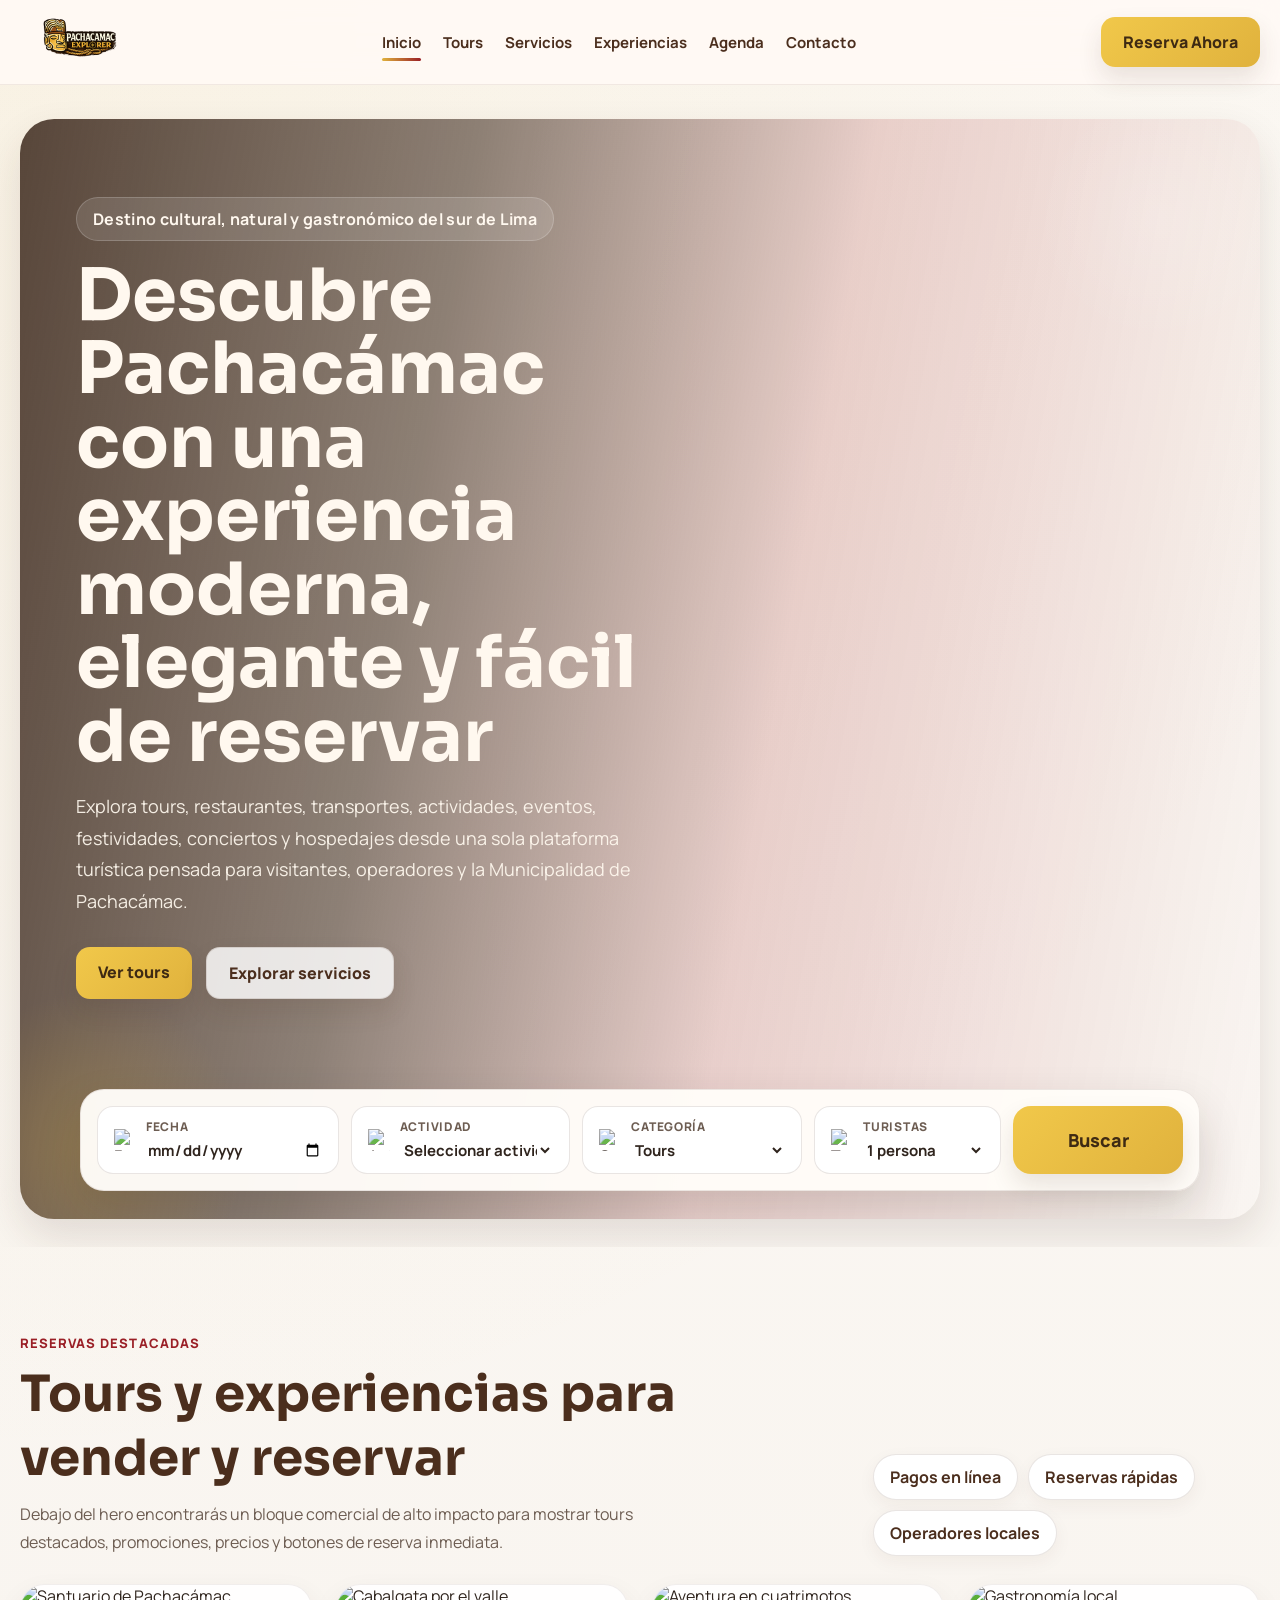
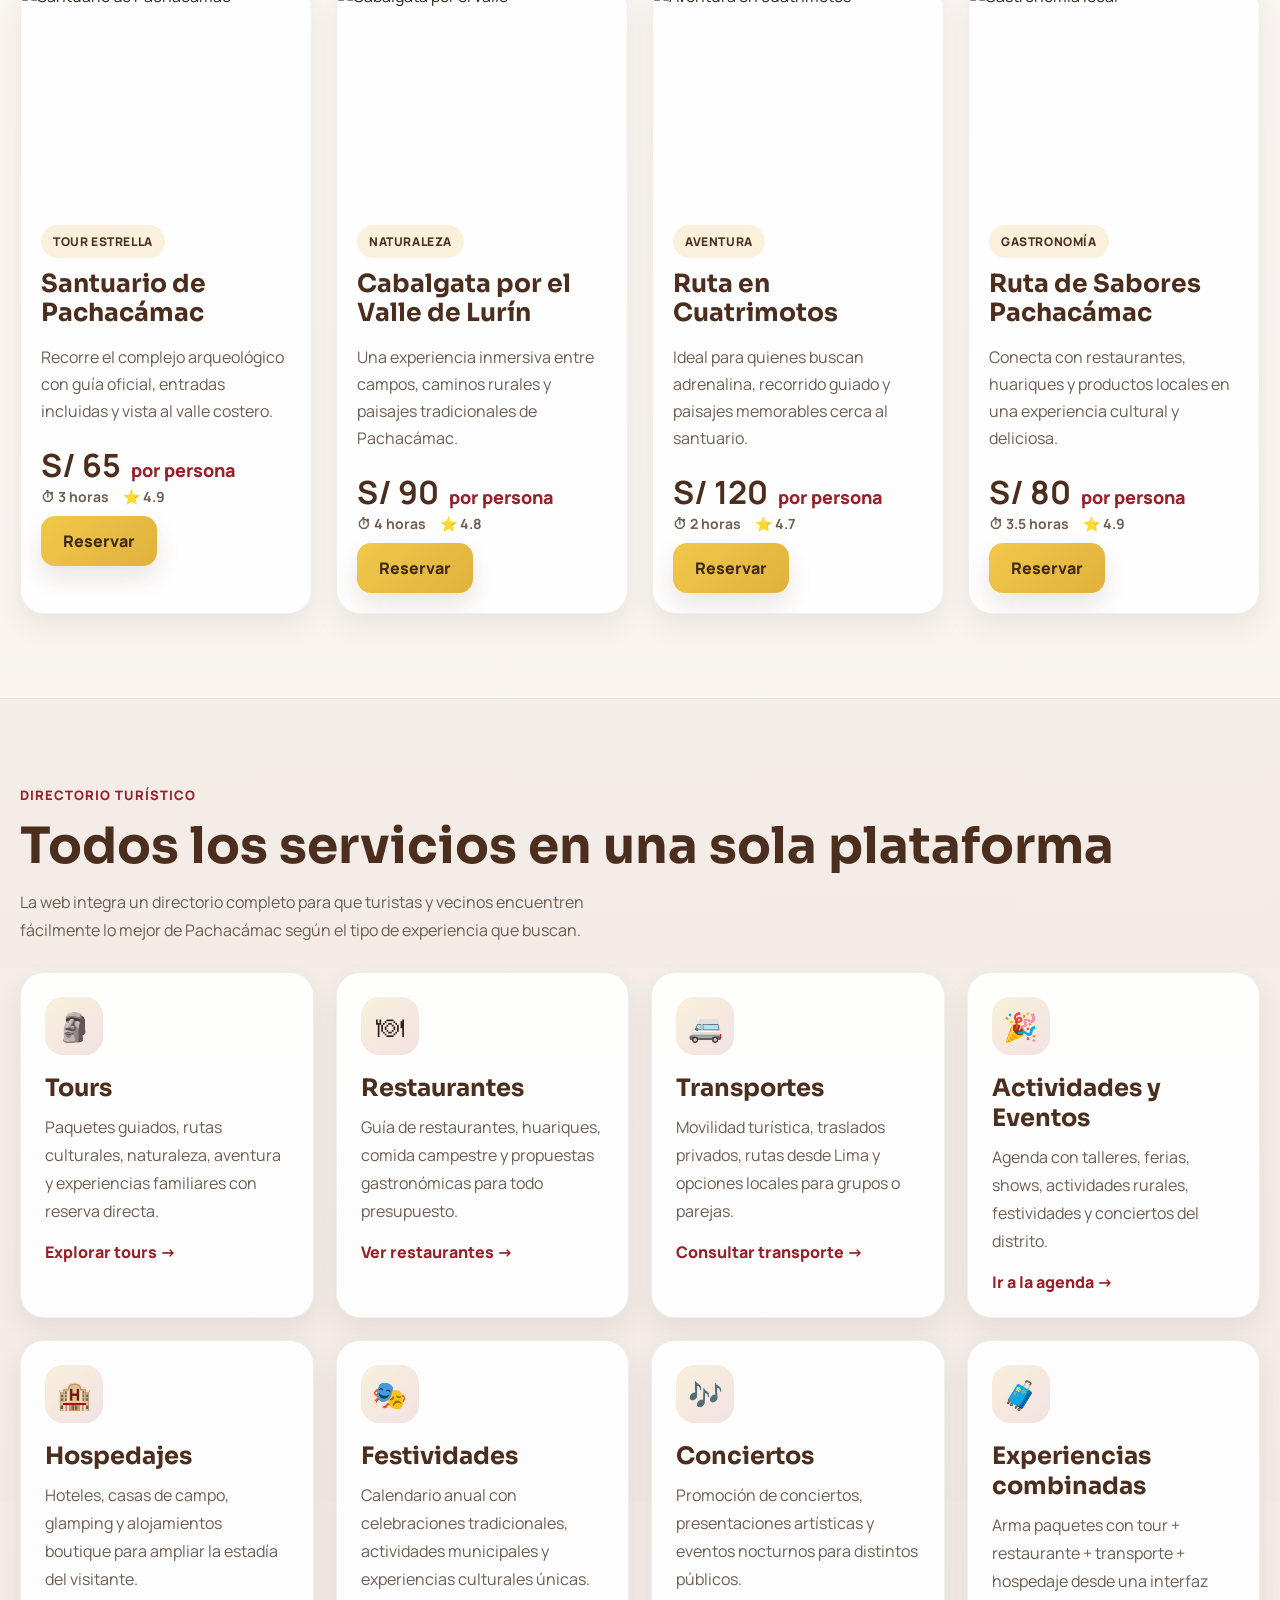
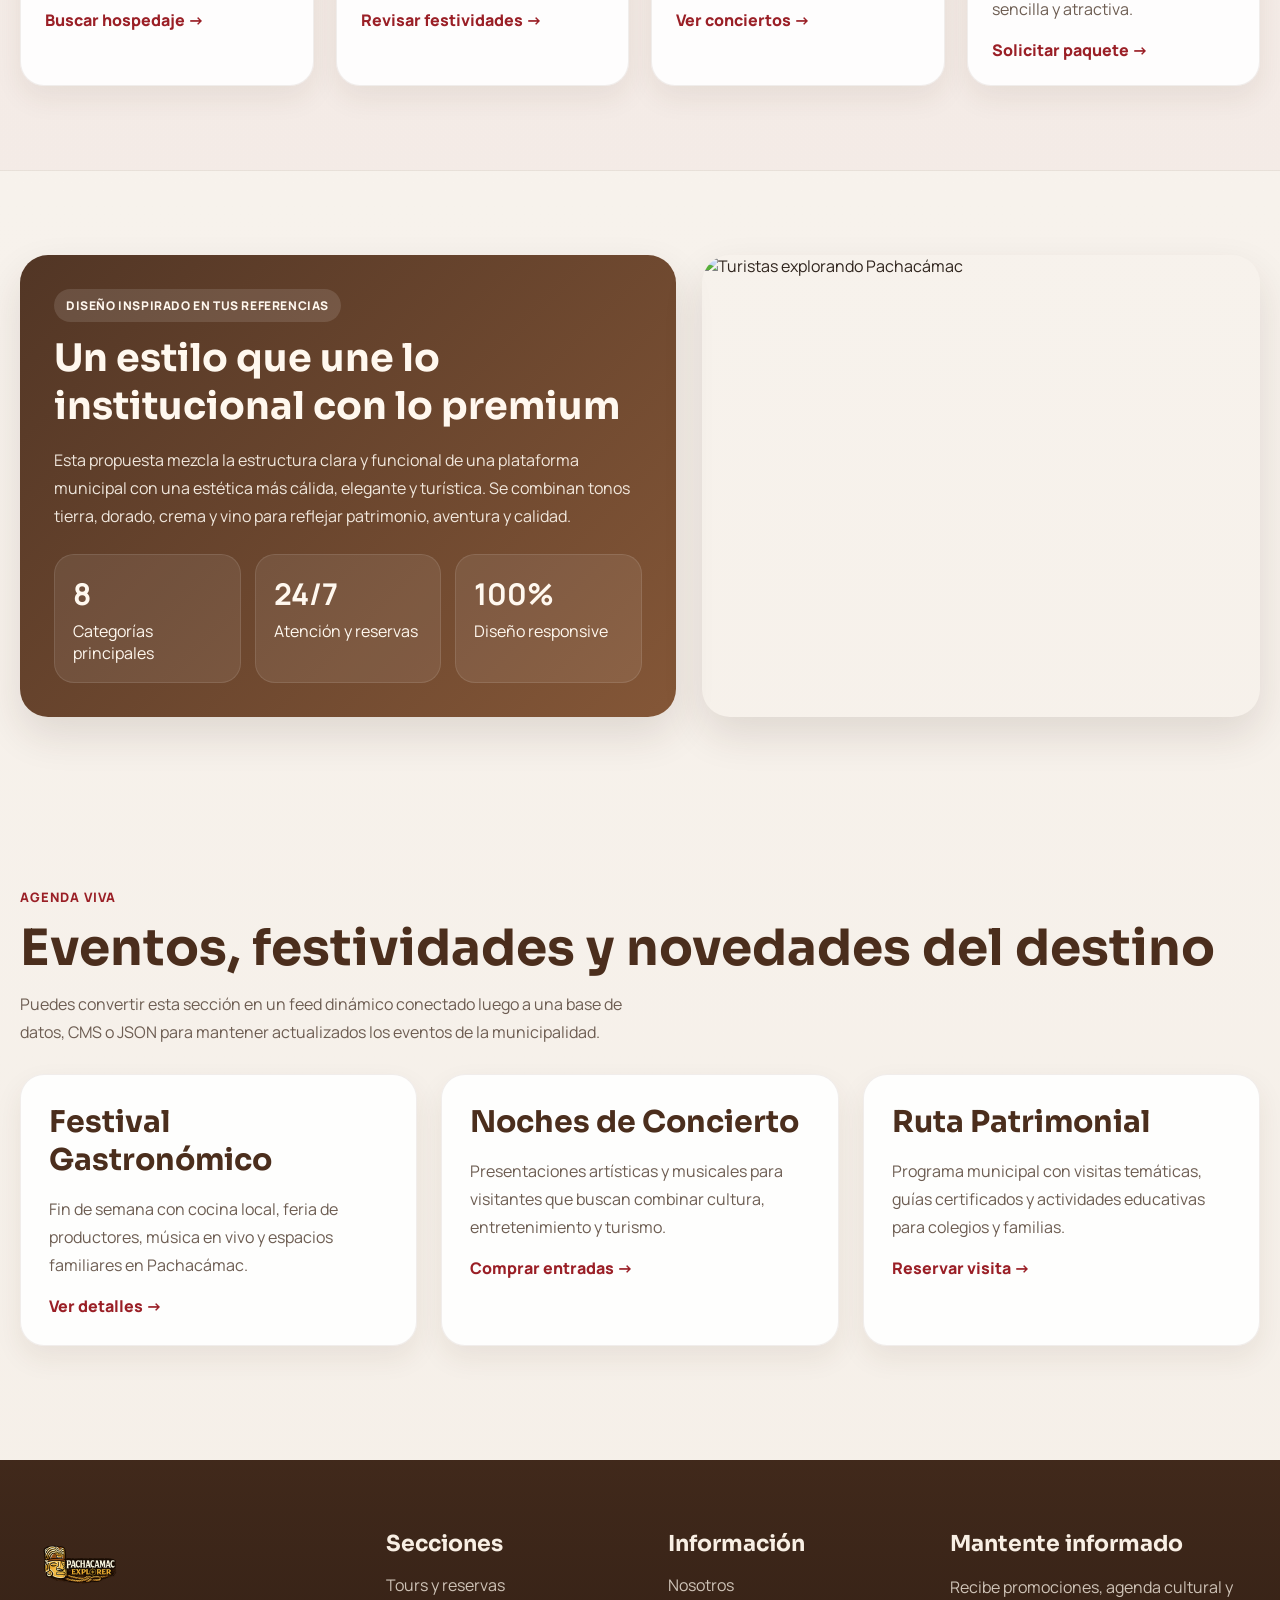
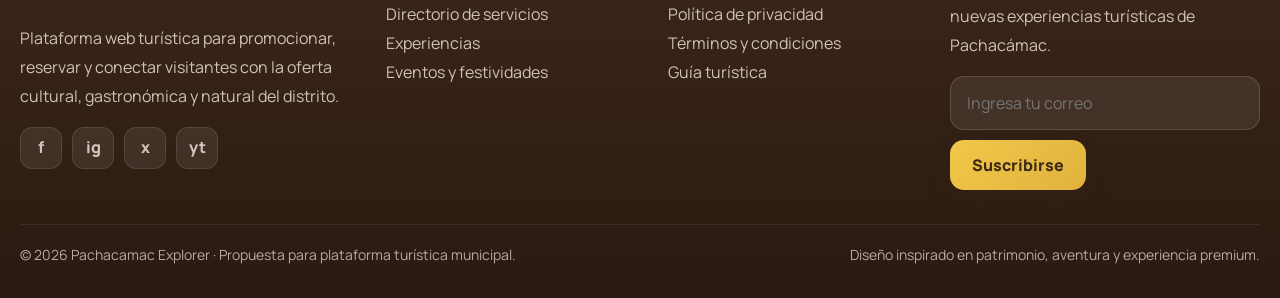
==== index.html @ c72693f5 "Update index.html" ====
<!DOCTYPE html>
<html lang="es">
<head>
  <meta charset="UTF-8" />
  <meta name="viewport" content="width=device-width, initial-scale=1.0" />
  <title>Pachacámac Explorer | Plataforma de Turismo</title>
  <meta name="description" content="Plataforma web de turismo de la Municipalidad de Pachacámac con tours, restaurantes, transportes, actividades, eventos, festividades, conciertos y hospedajes." />
  <link rel="preconnect" href="https://fonts.googleapis.com">
  <link rel="preconnect" href="https://fonts.gstatic.com" crossorigin>
  <link href="https://fonts.googleapis.com/css2?family=Manrope:wght@400;500;600;700;800&family=Sora:wght@600;700;800&display=swap" rel="stylesheet">
  <link rel="stylesheet" href="assets/css/styles.css">
</head>
<body>
  <header class="topbar">
    <div class="container nav">
      <a href="#inicio" class="brand brand-logo-only">
        <img src="assets/img/logopachaexplorer.png" alt="Logo Pachacamac Explorer" class="brand-logo">
      </a>

      <button class="nav-toggle" id="navToggle" aria-label="Abrir menú" aria-expanded="false" aria-controls="mainMenu">
        <span></span>
        <span></span>
        <span></span>
      </button>

      <nav class="menu" id="mainMenu">
        <a class="active" href="#inicio">Inicio</a>
        <a href="#tours">Tours</a>
        <a href="#servicios">Servicios</a>
        <a href="#experiencias">Experiencias</a>
        <a href="#agenda">Agenda</a>
        <a href="#contacto">Contacto</a>
      </nav>

      <div class="nav-actions">
        <a class="btn btn-primary" href="#tours">Reserva Ahora</a>
      </div>
    </div>
  </header>

  <main>
    <section class="hero" id="inicio">
      <div class="container">
        <div class="hero-shell">
          <div class="hero-content">
            <div class="eyebrow">Destino cultural, natural y gastronómico del sur de Lima</div>
            <h1>Descubre Pachacámac con una experiencia moderna, elegante y fácil de reservar</h1>
            <p>
              Explora tours, restaurantes, transportes, actividades, eventos, festividades, conciertos y hospedajes
              desde una sola plataforma turística pensada para visitantes, operadores y la Municipalidad de Pachacámac.
            </p>
            <div class="hero-actions">
              <a class="btn btn-primary" href="#tours">Ver tours</a>
              <a class="btn btn-secondary" href="#servicios">Explorar servicios</a>
            </div>
          </div>

          <form class="search-bar" onsubmit="handleSearch(event)">
            <div class="search-grid">
              <div class="field">
                <div class="field-icon">
                  <img src="assets/icons/calendar.svg" alt="Fecha">
                </div>
                <div class="field-content">
                  <label for="fecha">Fecha</label>
                  <input id="fecha" type="date" required>
                </div>
              </div>

              <div class="field">
                <div class="field-icon">
                  <img src="assets/icons/compass.svg" alt="Actividad">
                </div>
                <div class="field-content">
                  <label for="actividad">Actividad</label>
                  <select id="actividad" required>
                    <option value="">Seleccionar actividad</option>
                    <option>Tour arqueológico</option>
                    <option>Cabalgata</option>
                    <option>Cuatrimotos</option>
                    <option>Ruta gastronómica</option>
                    <option>Evento cultural</option>
                    <option>Hospedaje</option>
                    <option>Transporte turístico</option>
                  </select>
                </div>
              </div>

              <div class="field">
                <div class="field-icon">
                  <img src="assets/icons/ticket.svg" alt="Categoría">
                </div>
                <div class="field-content">
                  <label for="categoria">Categoría</label>
                  <select id="categoria">
                    <option>Tours</option>
                    <option>Restaurantes</option>
                    <option>Transportes</option>
                    <option>Actividades</option>
                    <option>Eventos</option>
                    <option>Festividades</option>
                    <option>Conciertos</option>
                    <option>Hospedajes</option>
                  </select>
                </div>
              </div>

              <div class="field">
                <div class="field-icon">
                  <img src="assets/icons/users.svg" alt="Turistas">
                </div>
                <div class="field-content">
                  <label for="personas">Turistas</label>
                  <select id="personas">
                    <option>1 persona</option>
                    <option>2 personas</option>
                    <option>3 personas</option>
                    <option>4 personas</option>
                    <option>5+ personas</option>
                  </select>
                </div>
              </div>

              <button class="btn btn-primary search-btn" type="submit">Buscar</button>
            </div>
          </form>
        </div>
      </div>
    </section>

    <section id="tours">
      <div class="container">
        <div class="section-head">
          <div class="section-copy">
            <span>Reservas destacadas</span>
            <h2>Tours y experiencias para vender y reservar</h2>
            <p>
              Debajo del hero encontrarás un bloque comercial de alto impacto para mostrar tours destacados,
              promociones, precios y botones de reserva inmediata.
            </p>
          </div>
          <div class="chips">
            <div class="chip">Pagos en línea</div>
            <div class="chip">Reservas rápidas</div>
            <div class="chip">Operadores locales</div>
          </div>
        </div>

        <div class="cards-grid">
          <article class="tour-card">
            <div class="card-image">
              <img src="assets/img/tour-santuario.jpg" alt="Santuario de Pachacámac" />
            </div>
            <div class="card-body">
              <span class="badge">Tour estrella</span>
              <h3 class="card-title sm">Santuario de Pachacámac</h3>
              <p class="card-text">Recorre el complejo arqueológico con guía oficial, entradas incluidas y vista al valle costero.</p>
              <div class="meta-row">
                <div>
                  <div class="price"><strong>S/ 65</strong> por persona</div>
                  <div class="mini-meta"><span>⏱ 3 horas</span><span>⭐ 4.9</span></div>
                </div>
                <a href="#contacto" class="btn btn-primary">Reservar</a>
              </div>
            </div>
          </article>

          <article class="tour-card">
            <div class="card-image">
              <img src="assets/img/tour-cabalgata.jpg" alt="Cabalgata por el valle" />
            </div>
            <div class="card-body">
              <span class="badge">Naturaleza</span>
              <h3 class="card-title sm">Cabalgata por el Valle de Lurín</h3>
              <p class="card-text">Una experiencia inmersiva entre campos, caminos rurales y paisajes tradicionales de Pachacámac.</p>
              <div class="meta-row">
                <div>
                  <div class="price"><strong>S/ 90</strong> por persona</div>
                  <div class="mini-meta"><span>⏱ 4 horas</span><span>⭐ 4.8</span></div>
                </div>
                <a href="#contacto" class="btn btn-primary">Reservar</a>
              </div>
            </div>
          </article>

          <article class="tour-card">
            <div class="card-image">
              <img src="assets/img/tour-cuatrimotos.jpg" alt="Aventura en cuatrimotos" />
            </div>
            <div class="card-body">
              <span class="badge">Aventura</span>
              <h3 class="card-title sm">Ruta en Cuatrimotos</h3>
              <p class="card-text">Ideal para quienes buscan adrenalina, recorrido guiado y paisajes memorables cerca al santuario.</p>
              <div class="meta-row">
                <div>
                  <div class="price"><strong>S/ 120</strong> por persona</div>
                  <div class="mini-meta"><span>⏱ 2 horas</span><span>⭐ 4.7</span></div>
                </div>
                <a href="#contacto" class="btn btn-primary">Reservar</a>
              </div>
            </div>
          </article>

          <article class="tour-card">
            <div class="card-image">
              <img src="assets/img/tour-gastronomia.jpg" alt="Gastronomía local" />
            </div>
            <div class="card-body">
              <span class="badge">Gastronomía</span>
              <h3 class="card-title sm">Ruta de Sabores Pachacámac</h3>
              <p class="card-text">Conecta con restaurantes, huariques y productos locales en una experiencia cultural y deliciosa.</p>
              <div class="meta-row">
                <div>
                  <div class="price"><strong>S/ 80</strong> por persona</div>
                  <div class="mini-meta"><span>⏱ 3.5 horas</span><span>⭐ 4.9</span></div>
                </div>
                <a href="#contacto" class="btn btn-primary">Reservar</a>
              </div>
            </div>
          </article>
        </div>
      </div>
    </section>

    <section class="services-wrap" id="servicios">
      <div class="container">
        <div class="section-head">
          <div class="section-copy">
            <span>Directorio turístico</span>
            <h2>Todos los servicios en una sola plataforma</h2>
            <p>
              La web integra un directorio completo para que turistas y vecinos encuentren fácilmente lo mejor de
              Pachacámac según el tipo de experiencia que buscan.
            </p>
          </div>
        </div>

        <div class="services-grid">
          <article class="service-card">
            <div class="service-icon">🗿</div>
            <h3>Tours</h3>
            <p>Paquetes guiados, rutas culturales, naturaleza, aventura y experiencias familiares con reserva directa.</p>
            <a class="service-link" href="#tours">Explorar tours →</a>
          </article>

          <article class="service-card">
            <div class="service-icon">🍽</div>
            <h3>Restaurantes</h3>
            <p>Guía de restaurantes, huariques, comida campestre y propuestas gastronómicas para todo presupuesto.</p>
            <a class="service-link" href="#agenda">Ver restaurantes →</a>
          </article>

          <article class="service-card">
            <div class="service-icon">🚐</div>
            <h3>Transportes</h3>
            <p>Movilidad turística, traslados privados, rutas desde Lima y opciones locales para grupos o parejas.</p>
            <a class="service-link" href="#contacto">Consultar transporte →</a>
          </article>

          <article class="service-card">
            <div class="service-icon">🎉</div>
            <h3>Actividades y Eventos</h3>
            <p>Agenda con talleres, ferias, shows, actividades rurales, festividades y conciertos del distrito.</p>
            <a class="service-link" href="#agenda">Ir a la agenda →</a>
          </article>

          <article class="service-card">
            <div class="service-icon">🏨</div>
            <h3>Hospedajes</h3>
            <p>Hoteles, casas de campo, glamping y alojamientos boutique para ampliar la estadía del visitante.</p>
            <a class="service-link" href="#contacto">Buscar hospedaje →</a>
          </article>

          <article class="service-card">
            <div class="service-icon">🎭</div>
            <h3>Festividades</h3>
            <p>Calendario anual con celebraciones tradicionales, actividades municipales y experiencias culturales únicas.</p>
            <a class="service-link" href="#agenda">Revisar festividades →</a>
          </article>

          <article class="service-card">
            <div class="service-icon">🎶</div>
            <h3>Conciertos</h3>
            <p>Promoción de conciertos, presentaciones artísticas y eventos nocturnos para distintos públicos.</p>
            <a class="service-link" href="#agenda">Ver conciertos →</a>
          </article>

          <article class="service-card">
            <div class="service-icon">🧳</div>
            <h3>Experiencias combinadas</h3>
            <p>Arma paquetes con tour + restaurante + transporte + hospedaje desde una interfaz sencilla y atractiva.</p>
            <a class="service-link" href="#contacto">Solicitar paquete →</a>
          </article>
        </div>
      </div>
    </section>

    <section id="experiencias">
      <div class="container">
        <div class="experience">
          <div class="experience-panel">
            <span class="badge badge-light">Diseño inspirado en tus referencias</span>
            <h3>Un estilo que une lo institucional con lo premium</h3>
            <p>
              Esta propuesta mezcla la estructura clara y funcional de una plataforma municipal con una estética más cálida,
              elegante y turística. Se combinan tonos tierra, dorado, crema y vino para reflejar patrimonio, aventura y calidad.
            </p>
            <div class="stats">
              <div class="stat">
                <strong>8</strong>
                <span>Categorías principales</span>
              </div>
              <div class="stat">
                <strong>24/7</strong>
                <span>Atención y reservas</span>
              </div>
              <div class="stat">
                <strong>100%</strong>
                <span>Diseño responsive</span>
              </div>
            </div>
          </div>

          <div class="experience-image">
            <img src="assets/img/experiencia-pachacamac.jpg" alt="Turistas explorando Pachacámac" />
          </div>
        </div>
      </div>
    </section>

    <section id="agenda">
      <div class="container">
        <div class="section-head">
          <div class="section-copy">
            <span>Agenda viva</span>
            <h2>Eventos, festividades y novedades del destino</h2>
            <p>
              Puedes convertir esta sección en un feed dinámico conectado luego a una base de datos, CMS o JSON para mantener
              actualizados los eventos de la municipalidad.
            </p>
          </div>
        </div>

        <div class="info-grid">
          <article class="info-card">
            <h3>Festival Gastronómico</h3>
            <p>Fin de semana con cocina local, feria de productores, música en vivo y espacios familiares en Pachacámac.</p>
            <a class="service-link" href="#contacto">Ver detalles →</a>
          </article>

          <article class="info-card">
            <h3>Noches de Concierto</h3>
            <p>Presentaciones artísticas y musicales para visitantes que buscan combinar cultura, entretenimiento y turismo.</p>
            <a class="service-link" href="#contacto">Comprar entradas →</a>
          </article>

          <article class="info-card">
            <h3>Ruta Patrimonial</h3>
            <p>Programa municipal con visitas temáticas, guías certificados y actividades educativas para colegios y familias.</p>
            <a class="service-link" href="#contacto">Reservar visita →</a>
          </article>
        </div>
      </div>
    </section>
  </main>

  <footer class="footer" id="contacto">
    <div class="container">
      <div class="footer-grid">
        <div>
          <div class="brand footer-brand">
            <img src="assets/img/logopachaexplorer.png" alt="Logo Pachacamac Explorer" class="brand-logo">
          </div>
          <p>Plataforma web turística para promocionar, reservar y conectar visitantes con la oferta cultural, gastronómica y natural del distrito.</p>
          <div class="socials">
            <a class="social" href="#">f</a>
            <a class="social" href="#">ig</a>
            <a class="social" href="#">x</a>
            <a class="social" href="#">yt</a>
          </div>
        </div>

        <div>
          <h4>Secciones</h4>
          <ul>
            <li><a href="#tours">Tours y reservas</a></li>
            <li><a href="#servicios">Directorio de servicios</a></li>
            <li><a href="#experiencias">Experiencias</a></li>
            <li><a href="#agenda">Eventos y festividades</a></li>
          </ul>
        </div>

        <div>
          <h4>Información</h4>
          <ul>
            <li><a href="#">Nosotros</a></li>
            <li><a href="#">Política de privacidad</a></li>
            <li><a href="#">Términos y condiciones</a></li>
            <li><a href="#">Guía turística</a></li>
          </ul>
        </div>

        <div>
          <h4>Mantente informado</h4>
          <p>Recibe promociones, agenda cultural y nuevas experiencias turísticas de Pachacámac.</p>
          <form class="newsletter" onsubmit="event.preventDefault(); alert('Gracias por suscribirte a Pachacamac Explorer');">
            <input type="email" placeholder="Ingresa tu correo" required>
            <button class="btn btn-primary" type="submit">Suscribirse</button>
          </form>
        </div>
      </div>

      <div class="footer-bottom">
        <span>© 2026 Pachacamac Explorer · Propuesta para plataforma turística municipal.</span>
        <span>Diseño inspirado en patrimonio, aventura y experiencia premium.</span>
      </div>
    </div>
  </footer>

  <script>
    const navToggle = document.getElementById('navToggle');
    const mainMenu = document.getElementById('mainMenu');

    if (navToggle && mainMenu) {
      navToggle.addEventListener('click', () => {
        const isOpen = mainMenu.classList.toggle('is-open');
        navToggle.classList.toggle('is-open', isOpen);
        navToggle.setAttribute('aria-expanded', String(isOpen));
      });

      mainMenu.querySelectorAll('a').forEach(link => {
        link.addEventListener('click', () => {
          mainMenu.classList.remove('is-open');
          navToggle.classList.remove('is-open');
          navToggle.setAttribute('aria-expanded', 'false');
        });
      });
    }

    function handleSearch(event) {
      event.preventDefault();
      const fecha = document.getElementById('fecha').value;
      const actividad = document.getElementById('actividad').value;
      const categoria = document.getElementById('categoria').value;
      const personas = document.getElementById('personas').value;

      const resumen = `Búsqueda realizada:\n\nFecha: ${fecha || 'No definida'}\nActividad: ${actividad || 'No definida'}\nCategoría: ${categoria}\nTuristas: ${personas}`;
      alert(resumen);
    }
  </script>
</body>
</html>
---- assets/css/styles.css ----
:root {
  --bg: #f7f3ee;
  --surface: #fffdfb;
  --surface-soft: #f1e7dc;
  --text: #2f241d;
  --muted: #6d5d52;
  --brand: #7d4d2c;
  --brand-dark: #4b2e1d;
  --brand-light: #a56a3f;
  --gold: #e0b23d;
  --gold-strong: #f1c84a;
  --red: #9a1f26;
  --line: rgba(75, 46, 29, 0.12);
  --shadow: 0 18px 40px rgba(60, 36, 21, 0.12);
  --radius-xl: 28px;
  --radius-lg: 20px;
  --radius-md: 14px;
  --max: 1240px;
}

* {
  box-sizing: border-box;
}

html {
  scroll-behavior: smooth;
}

body {
  margin: 0;
  font-family: "Manrope", system-ui, sans-serif;
  color: var(--text);
  background:
    radial-gradient(circle at top left, rgba(224, 178, 61, 0.09), transparent 28%),
    linear-gradient(180deg, #fbf8f4 0%, #f5efe8 100%);
}

img {
  max-width: 100%;
  display: block;
}

a {
  color: inherit;
  text-decoration: none;
}

button,
input,
select {
  font: inherit;
}

.container {
  width: min(calc(100% - 32px), var(--max));
  margin: 0 auto;
}

.topbar {
  position: sticky;
  top: 0;
  z-index: 1000;
  backdrop-filter: blur(14px);
  background: rgba(255, 250, 245, 0.88);
  border-bottom: 1px solid rgba(75, 46, 29, 0.08);
}

.nav {
  min-height: 84px;
  display: flex;
  align-items: center;
  justify-content: space-between;
  gap: 24px;
  position: relative;
}

.nav-toggle {
  display: none;
  width: 52px;
  height: 52px;
  border: 1px solid rgba(75, 46, 29, 0.12);
  border-radius: 14px;
  background: rgba(255, 255, 255, 0.9);
  align-items: center;
  justify-content: center;
  flex-direction: column;
  gap: 5px;
  cursor: pointer;
  box-shadow: 0 10px 22px rgba(75, 46, 29, 0.1);
}

.nav-toggle span {
  display: block;
  width: 22px;
  height: 2.5px;
  border-radius: 999px;
  background: var(--brand-dark);
  transition: 0.25s ease;
}

.nav-toggle.is-open span:nth-child(1) {
  transform: translateY(7px) rotate(45deg);
}

.nav-toggle.is-open span:nth-child(2) {
  opacity: 0;
}

.nav-toggle.is-open span:nth-child(3) {
  transform: translateY(-8px) rotate(-45deg);
}

.brand {
  display: flex;
  align-items: center;
}

.brand-logo-only {
  line-height: 0;
}

.brand-logo {
  height: 78px;
  width: auto;
  display: block;
  object-fit: contain;
}

.menu {
  display: flex;
  align-items: center;
  gap: 22px;
  flex-wrap: wrap;
  justify-content: center;
}

.menu a {
  color: var(--brand-dark);
  font-weight: 700;
  font-size: 15px;
  position: relative;
  padding: 8px 0;
}

.menu a::after {
  content: "";
  position: absolute;
  left: 0;
  bottom: 0;
  width: 0;
  height: 3px;
  border-radius: 999px;
  background: linear-gradient(90deg, var(--gold), var(--red));
  transition: width 0.28s ease;
}

.menu a:hover::after,
.menu a.active::after {
  width: 100%;
}

.nav-actions {
  display: flex;
  align-items: center;
  gap: 12px;
}

.btn {
  border: 0;
  border-radius: 14px;
  padding: 14px 22px;
  font-weight: 800;
  cursor: pointer;
  transition: transform 0.2s ease, box-shadow 0.2s ease, opacity 0.2s ease;
  box-shadow: 0 12px 24px rgba(75, 46, 29, 0.12);
}

.btn:hover {
  transform: translateY(-2px);
}

.btn-primary {
  background: linear-gradient(135deg, var(--gold-strong), var(--gold));
  color: #3e2a13;
}

.btn-secondary {
  background: rgba(255, 255, 255, 0.82);
  color: var(--brand-dark);
  border: 1px solid rgba(75, 46, 29, 0.12);
}

.btn-dark {
  background: linear-gradient(135deg, var(--brand), var(--brand-dark));
  color: #fff;
}

.hero {
  position: relative;
  overflow: hidden;
  padding: 34px 0 28px;
}

.hero-shell {
  position: relative;
  min-height: 690px;
  border-radius: 34px;
  overflow: hidden;
  background:
    linear-gradient(100deg, rgba(52, 32, 20, 0.82) 0%, rgba(52, 32, 20, 0.55) 32%, rgba(154, 31, 38, 0.18) 60%, rgba(255, 255, 255, 0.04) 100%),
    url('../img/hero-pachacamac.jpg') center/cover no-repeat;
  box-shadow: var(--shadow);
  isolation: isolate;
}

.hero-shell::before {
  content: "";
  position: absolute;
  inset: auto auto -100px -100px;
  width: 340px;
  height: 340px;
  background: radial-gradient(circle, rgba(224, 178, 61, 0.26), transparent 65%);
  z-index: 0;
}

.hero-shell::after {
  content: "";
  position: absolute;
  right: -30px;
  top: -30px;
  width: 260px;
  height: 260px;
  background: radial-gradient(circle, rgba(255, 255, 255, 0.16), transparent 68%);
  z-index: 0;
}

.hero-content {
  position: relative;
  z-index: 1;
  padding: 78px 56px 220px;
  max-width: 720px;
  color: #fff8ef;
}

.eyebrow {
  display: inline-flex;
  align-items: center;
  gap: 10px;
  padding: 10px 16px;
  border-radius: 999px;
  background: rgba(255, 255, 255, 0.12);
  border: 1px solid rgba(255, 255, 255, 0.18);
  font-weight: 700;
  letter-spacing: 0.02em;
  margin-bottom: 18px;
}

h1,
h2,
h3 {
  margin: 0;
}

.hero h1 {
  font-family: "Sora", system-ui, sans-serif;
  font-size: clamp(42px, 6vw, 72px);
  line-height: 1.02;
  margin-bottom: 18px;
  text-wrap: balance;
}

.hero p {
  font-size: 18px;
  line-height: 1.75;
  color: rgba(255, 248, 239, 0.92);
  max-width: 60ch;
  margin: 0 0 30px;
}

.hero-actions {
  display: flex;
  gap: 14px;
  flex-wrap: wrap;
}

.search-bar {
  position: absolute;
  left: 50%;
  bottom: 28px;
  transform: translateX(-50%);
  width: min(calc(100% - 34px), 1120px);
  z-index: 2;
  background: rgba(255, 252, 248, 0.97);
  border: 1px solid rgba(75, 46, 29, 0.1);
  border-radius: 24px;
  box-shadow: 0 20px 45px rgba(45, 29, 18, 0.16);
  padding: 16px;
}

.search-grid {
  display: grid;
  grid-template-columns: 1.1fr 1fr 1fr 0.85fr auto;
  gap: 12px;
  align-items: center;
}

.field {
  position: relative;
  display: flex;
  align-items: center;
  gap: 10px;
  min-height: 68px;
  border: 1px solid var(--line);
  background: #fff;
  border-radius: 16px;
  padding: 0 16px;
}

.field-content {
  width: 100%;
}

.field-icon {
  width: 22px;
  height: 22px;
  flex: 0 0 22px;
  display: flex;
  align-items: center;
  justify-content: center;
}

.field-icon img {
  width: 100%;
  height: 100%;
  object-fit: contain;
  opacity: 0.9;
}

.field label {
  display: block;
  font-size: 12px;
  font-weight: 800;
  color: var(--muted);
  text-transform: uppercase;
  letter-spacing: 0.06em;
  margin-bottom: 4px;
}

.field input,
.field select {
  width: 100%;
  border: 0;
  outline: none;
  background: transparent;
  color: var(--text);
  font-weight: 700;
  font-size: 15px;
}

.search-btn {
  min-height: 68px;
  min-width: 170px;
  border-radius: 18px;
  font-size: 18px;
}

section {
  padding: 84px 0;
}

.section-head {
  display: flex;
  align-items: end;
  justify-content: space-between;
  gap: 20px;
  margin-bottom: 28px;
}

.section-copy span {
  display: inline-block;
  color: var(--red);
  font-weight: 800;
  letter-spacing: 0.08em;
  text-transform: uppercase;
  font-size: 13px;
  margin-bottom: 10px;
}

.section-copy h2 {
  font-family: "Sora", system-ui, sans-serif;
  font-size: clamp(32px, 5vw, 50px);
  color: var(--brand-dark);
  margin-bottom: 10px;
}

.section-copy p {
  margin: 0;
  color: var(--muted);
  max-width: 62ch;
  line-height: 1.75;
}

.chips {
  display: flex;
  gap: 10px;
  flex-wrap: wrap;
}

.chip {
  padding: 11px 16px;
  background: #fff;
  border: 1px solid var(--line);
  border-radius: 999px;
  font-weight: 700;
  color: var(--brand-dark);
  box-shadow: 0 6px 18px rgba(75, 46, 29, 0.05);
}

.cards-grid {
  display: grid;
  grid-template-columns: repeat(4, minmax(0, 1fr));
  gap: 24px;
}

.tour-card,
.service-card,
.info-card {
  background: rgba(255, 255, 255, 0.9);
  border: 1px solid rgba(75, 46, 29, 0.08);
  border-radius: 24px;
  overflow: hidden;
  box-shadow: 0 12px 28px rgba(74, 47, 28, 0.08);
  transition: transform 0.25s ease, box-shadow 0.25s ease;
}

.tour-card:hover,
.service-card:hover,
.info-card:hover {
  transform: translateY(-6px);
  box-shadow: 0 20px 36px rgba(74, 47, 28, 0.14);
}

.card-image {
  height: 220px;
  overflow: hidden;
}

.card-image img {
  width: 100%;
  height: 100%;
  object-fit: cover;
}

.card-body {
  padding: 20px;
}

.badge {
  display: inline-block;
  padding: 8px 12px;
  border-radius: 999px;
  background: rgba(224, 178, 61, 0.18);
  color: var(--brand-dark);
  font-size: 12px;
  font-weight: 800;
  letter-spacing: 0.05em;
  text-transform: uppercase;
  margin-bottom: 12px;
}

.badge-light {
  background: rgba(255, 255, 255, 0.12);
  color: #fff8ef;
}

.card-title {
  font-family: "Sora", system-ui, sans-serif;
  font-size: 30px;
  line-height: 1.15;
  color: var(--brand-dark);
  margin-bottom: 10px;
}

.card-title.sm {
  font-size: 25px;
}

.card-text {
  color: var(--muted);
  line-height: 1.7;
  margin-bottom: 18px;
}

.meta-row {
  display: flex;
  align-items: center;
  justify-content: space-between;
  gap: 10px;
  flex-wrap: wrap;
}

.price {
  font-size: 18px;
  font-weight: 800;
  color: var(--red);
}

.price strong {
  font-size: 32px;
  color: var(--brand-dark);
  margin-right: 6px;
}

.mini-meta {
  display: flex;
  gap: 14px;
  color: var(--muted);
  font-weight: 700;
  font-size: 14px;
}

.services-wrap {
  background: linear-gradient(180deg, rgba(125, 77, 44, 0.04), rgba(154, 31, 38, 0.03));
  border-top: 1px solid rgba(75, 46, 29, 0.06);
  border-bottom: 1px solid rgba(75, 46, 29, 0.06);
}

.services-grid {
  display: grid;
  grid-template-columns: repeat(4, minmax(0, 1fr));
  gap: 22px;
}

.service-card {
  padding: 24px;
  min-height: 250px;
}

.service-icon {
  width: 58px;
  height: 58px;
  display: grid;
  place-items: center;
  border-radius: 18px;
  background: linear-gradient(135deg, rgba(224, 178, 61, 0.18), rgba(154, 31, 38, 0.12));
  font-size: 28px;
  margin-bottom: 18px;
}

.service-card h3 {
  font-size: 24px;
  font-family: "Sora", system-ui, sans-serif;
  color: var(--brand-dark);
  margin-bottom: 10px;
}

.service-card p {
  color: var(--muted);
  line-height: 1.75;
  margin: 0 0 16px;
}

.service-link {
  font-weight: 800;
  color: var(--red);
}

.experience {
  display: grid;
  grid-template-columns: 1.08fr 0.92fr;
  gap: 26px;
  align-items: stretch;
}

.experience-panel {
  background: linear-gradient(135deg, rgba(75, 46, 29, 0.96), rgba(125, 77, 44, 0.94));
  color: #fff8ef;
  border-radius: 28px;
  padding: 34px;
  box-shadow: var(--shadow);
}

.experience-panel h3 {
  font-family: "Sora", system-ui, sans-serif;
  font-size: 38px;
  margin-bottom: 14px;
}

.experience-panel p {
  color: rgba(255, 248, 239, 0.9);
  line-height: 1.75;
  margin-bottom: 24px;
}

.stats {
  display: grid;
  grid-template-columns: repeat(3, minmax(0, 1fr));
  gap: 14px;
}

.stat {
  background: rgba(255, 255, 255, 0.08);
  border: 1px solid rgba(255, 255, 255, 0.1);
  border-radius: 20px;
  padding: 18px;
}

.stat strong {
  display: block;
  font-size: 30px;
  margin-bottom: 6px;
}

.experience-image {
  min-height: 100%;
  border-radius: 28px;
  overflow: hidden;
  box-shadow: var(--shadow);
}

.experience-image img {
  width: 100%;
  height: 100%;
  object-fit: cover;
}

.info-grid {
  display: grid;
  grid-template-columns: repeat(3, minmax(0, 1fr));
  gap: 24px;
}

.info-card {
  padding: 28px;
}

.info-card h3 {
  font-family: "Sora", system-ui, sans-serif;
  font-size: 30px;
  color: var(--brand-dark);
  margin-bottom: 12px;
}

.info-card p {
  color: var(--muted);
  line-height: 1.75;
  margin-bottom: 16px;
}

.footer {
  position: relative;
  background: linear-gradient(180deg, rgba(61, 37, 23, 0.98), rgba(42, 26, 17, 1));
  color: #f8efe4;
  padding: 70px 0 34px;
  margin-top: 30px;
}

.footer-grid {
  display: grid;
  grid-template-columns: 1.2fr 0.9fr 0.9fr 1.1fr;
  gap: 28px;
  margin-bottom: 34px;
}

.footer h4 {
  margin: 0 0 14px;
  font-size: 22px;
  font-family: "Sora", system-ui, sans-serif;
}

.footer p,
.footer li,
.footer a {
  color: rgba(248, 239, 228, 0.78);
  line-height: 1.8;
}

.footer ul {
  margin: 0;
  padding: 0;
  list-style: none;
}

.newsletter {
  display: flex;
  gap: 10px;
  flex-wrap: wrap;
  margin-top: 12px;
}

.newsletter input {
  flex: 1 1 220px;
  min-height: 54px;
  border: 1px solid rgba(255, 255, 255, 0.14);
  background: rgba(255, 255, 255, 0.08);
  color: #fff;
  border-radius: 14px;
  padding: 0 16px;
  outline: none;
}

.footer-bottom {
  display: flex;
  align-items: center;
  justify-content: space-between;
  gap: 16px;
  padding-top: 20px;
  border-top: 1px solid rgba(255, 255, 255, 0.08);
  color: rgba(248, 239, 228, 0.68);
  font-size: 14px;
  flex-wrap: wrap;
}

.socials {
  display: flex;
  gap: 10px;
  margin-top: 16px;
}

.social {
  width: 42px;
  height: 42px;
  border-radius: 12px;
  background: rgba(255, 255, 255, 0.08);
  display: grid;
  place-items: center;
  border: 1px solid rgba(255, 255, 255, 0.1);
  font-weight: 800;
}

.footer-brand {
  margin-bottom: 14px;
}

@media (max-width: 1180px) {
  .cards-grid,
  .services-grid {
    grid-template-columns: repeat(2, minmax(0, 1fr));
  }

  .footer-grid {
    grid-template-columns: repeat(2, minmax(0, 1fr));
  }

  .search-grid {
    grid-template-columns: repeat(2, minmax(0, 1fr));
  }

  .search-btn {
    width: 100%;
  }

  .experience {
    grid-template-columns: 1fr;
  }
}

@media (max-width: 900px) {
  .nav {
    padding: 14px 0;
    min-height: auto;
    display: grid;
    grid-template-columns: 1fr auto;
    align-items: center;
  }

  .nav-toggle {
    display: inline-flex;
  }

  .menu {
    position: absolute;
    top: calc(100% + 10px);
    left: 0;
    right: 0;
    display: none;
    flex-direction: column;
    align-items: flex-start;
    gap: 2px;
    padding: 12px;
    background: rgba(255, 251, 247, 0.98);
    border: 1px solid rgba(75, 46, 29, 0.08);
    border-radius: 20px;
    box-shadow: 0 18px 40px rgba(48, 31, 19, 0.14);
  }

  .menu.is-open {
    display: flex;
  }

  .menu a {
    width: 100%;
    padding: 14px 12px;
    border-radius: 12px;
  }

  .menu a:hover {
    background: rgba(224, 178, 61, 0.12);
  }

  .nav-actions {
    display: none;
  }

  .hero-content {
    padding: 48px 22px 268px;
  }

  .hero-shell {
    min-height: 780px;
  }

  .section-head {
    flex-direction: column;
    align-items: flex-start;
  }

  .info-grid {
    grid-template-columns: 1fr;
  }

  .stats {
    grid-template-columns: 1fr;
  }

  .search-bar {
    width: calc(100% - 18px);
    bottom: 12px;
  }

  .search-grid {
    grid-template-columns: 1fr;
  }

  .field {
    min-height: 62px;
  }

  .search-btn {
    width: 100%;
    min-width: 100%;
  }
}

@media (max-width: 640px) {
  .container {
    width: min(calc(100% - 18px), var(--max));
  }

  .cards-grid,
  .services-grid,
  .footer-grid,
  .search-grid {
    grid-template-columns: 1fr;
  }

  .hero-shell {
    min-height: 860px;
    border-radius: 24px;
  }

  .hero-content {
    padding: 34px 16px 360px;
  }

  .hero h1 {
    font-size: 34px;
  }

  .hero p {
    font-size: 16px;
    line-height: 1.65;
  }

  .card-title {
    font-size: 24px;
  }

  .brand-logo {
    height: 60px;
  }

  .search-bar {
    width: calc(100% - 12px);
    bottom: 8px;
    padding: 10px;
    border-radius: 18px;
  }

  .field {
    padding: 0 14px;
    border-radius: 14px;
  }

  .hero-actions .btn,
  .btn,
  .search-btn {
    min-height: 56px;
  }
}
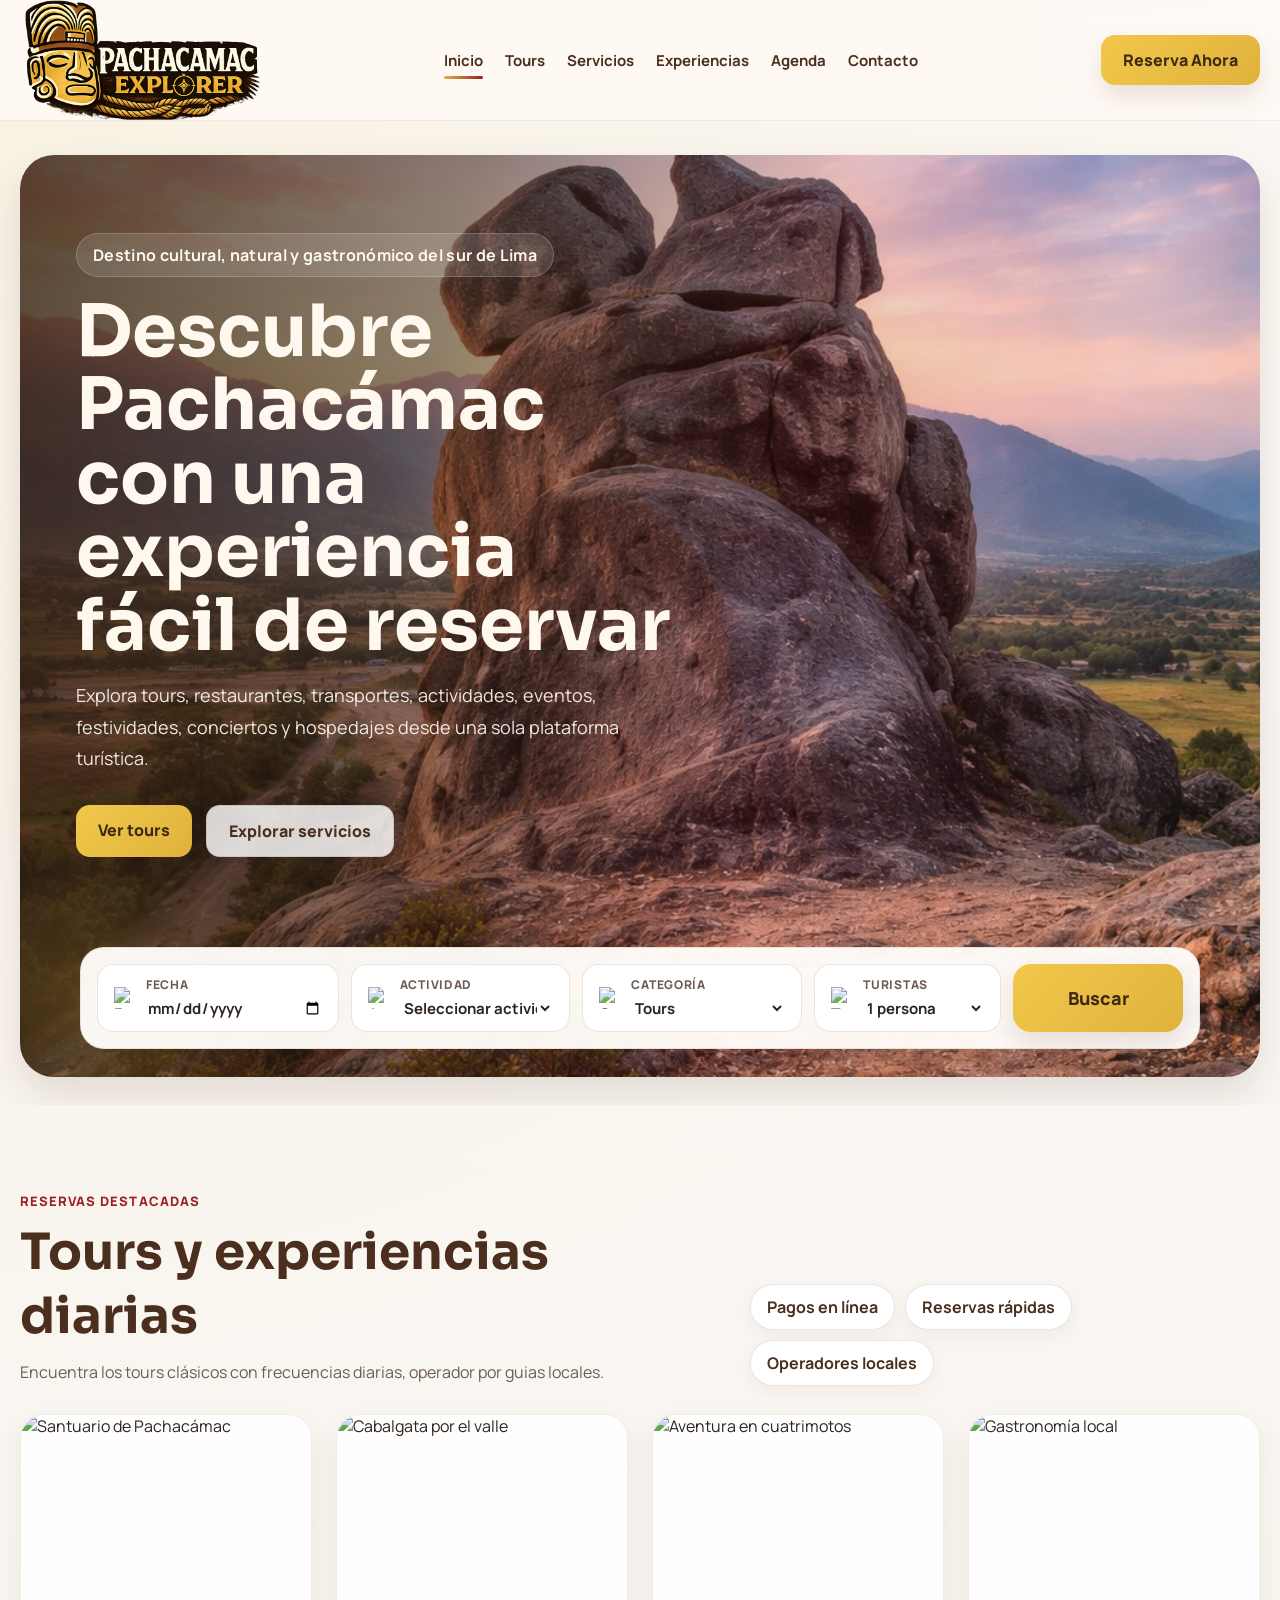
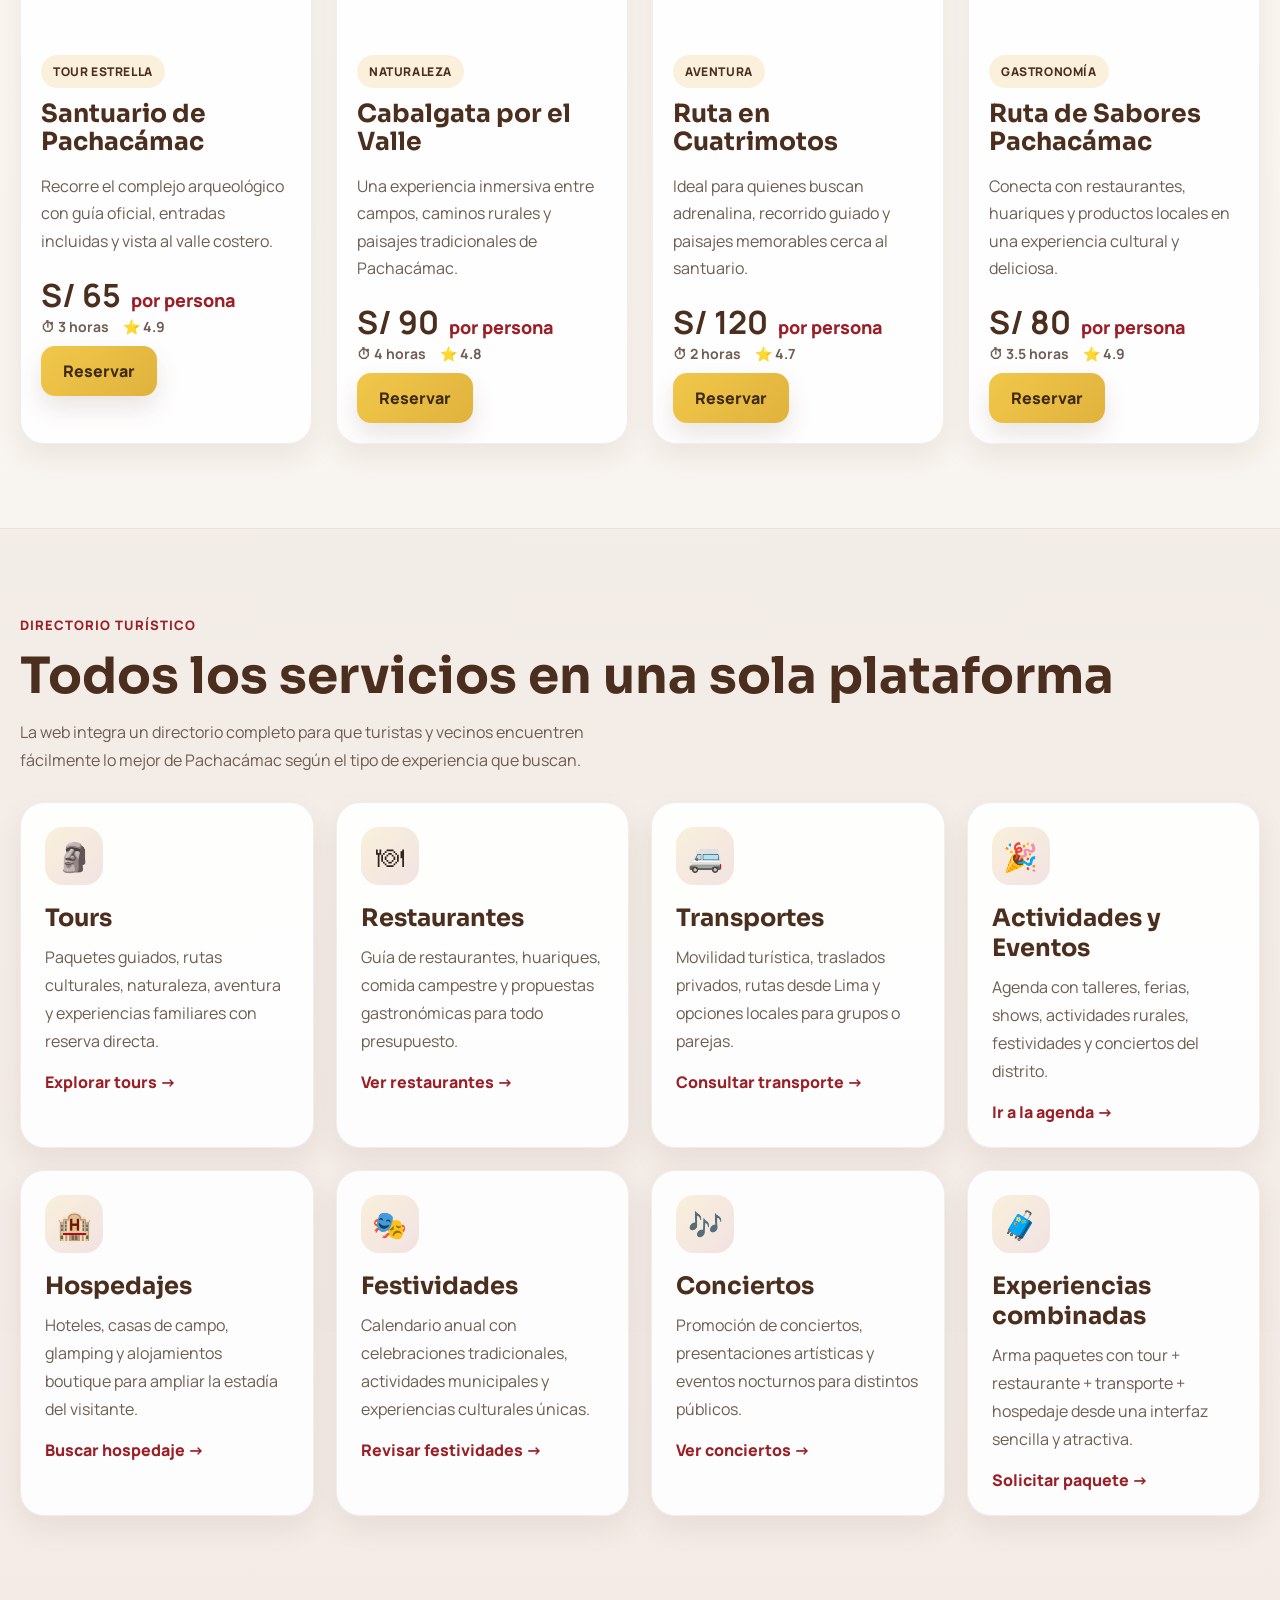
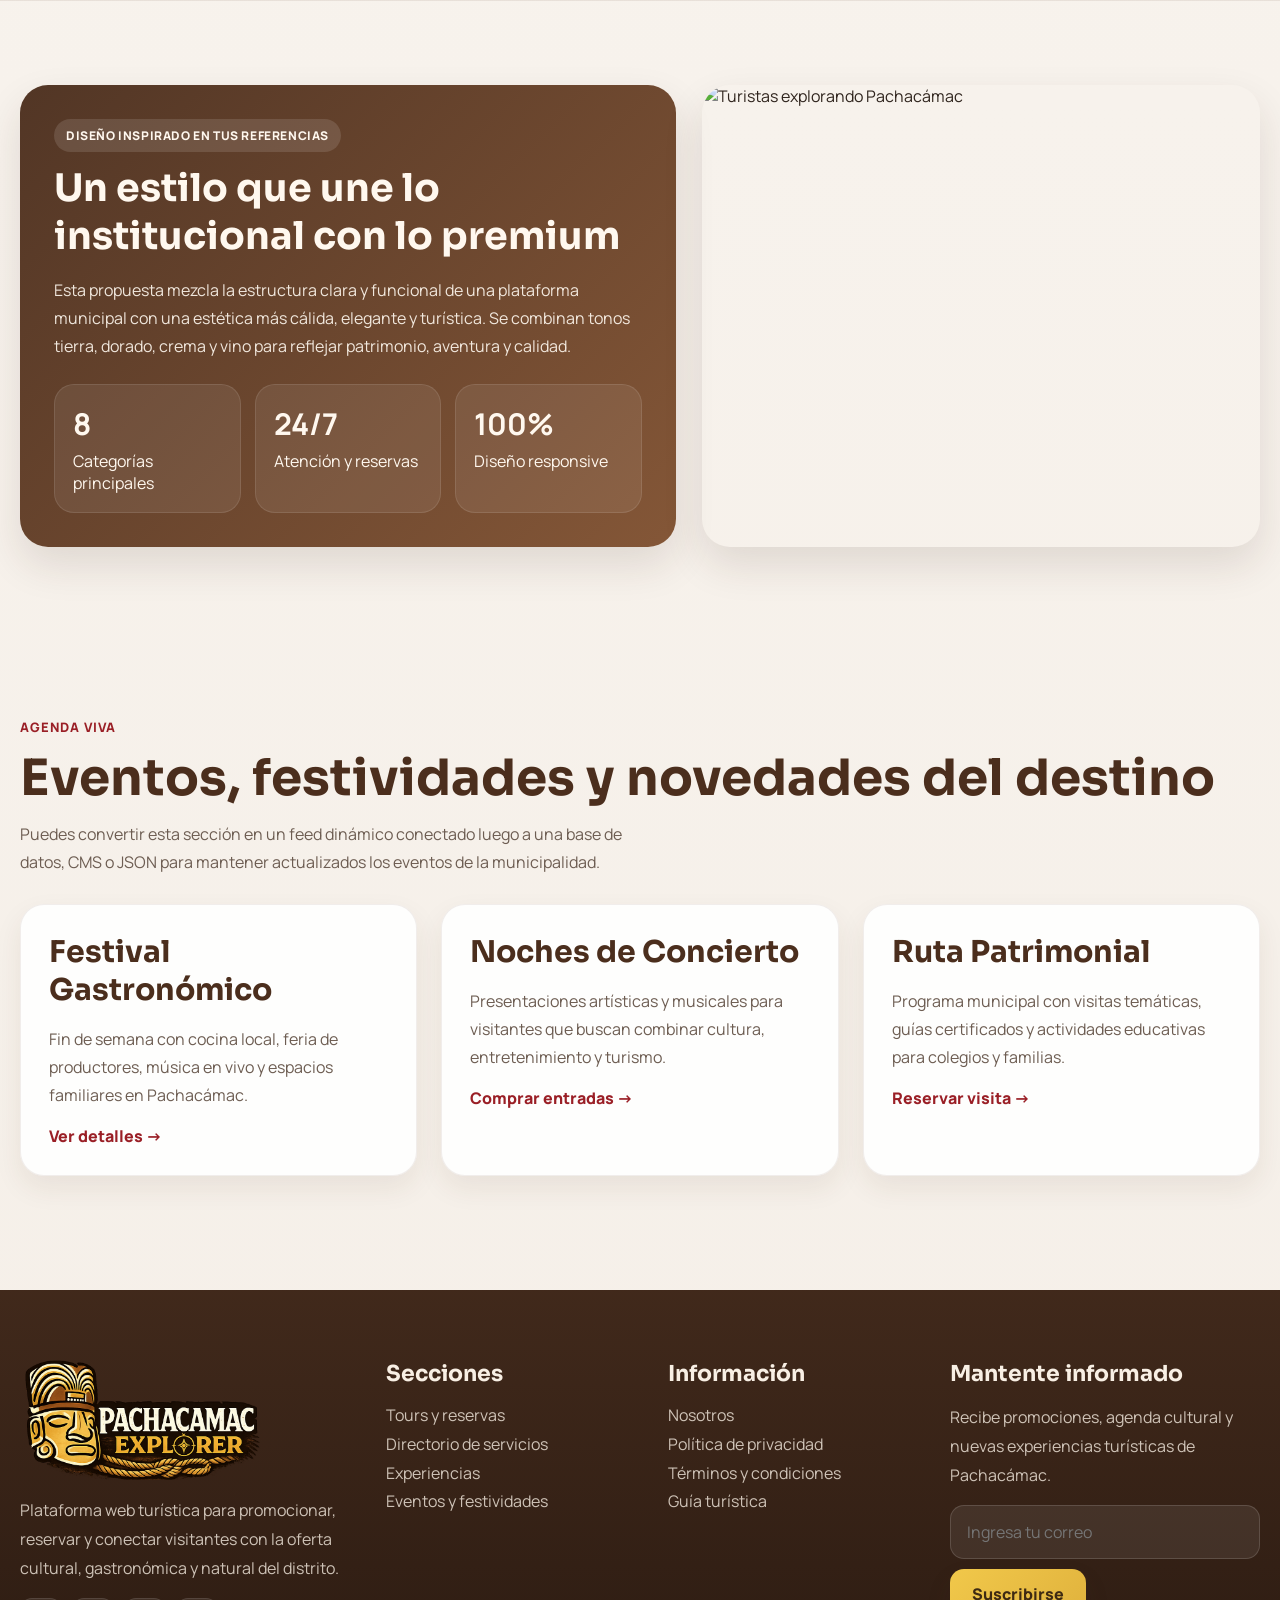
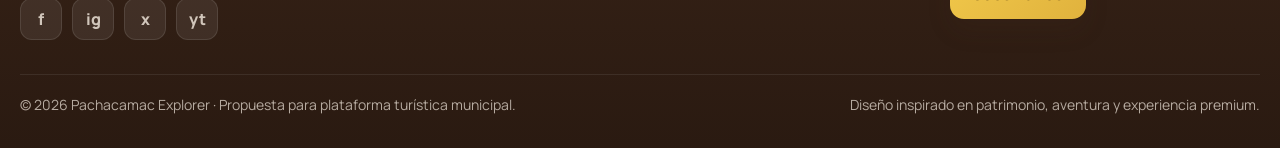
==== commit dbc95890: "Update index.html" ====
--- a/index.html
+++ b/index.html
@@ -44,10 +44,10 @@
         <div class="hero-shell">
           <div class="hero-content">
             <div class="eyebrow">Destino cultural, natural y gastronómico del sur de Lima</div>
-            <h1>Descubre Pachacámac con una experiencia moderna, elegante y fácil de reservar</h1>
+            <h1>Descubre Pachacámac con una experiencia fácil de reservar</h1>
             <p>
               Explora tours, restaurantes, transportes, actividades, eventos, festividades, conciertos y hospedajes
-              desde una sola plataforma turística pensada para visitantes, operadores y la Municipalidad de Pachacámac.
+              desde una sola plataforma turística.
             </p>
             <div class="hero-actions">
               <a class="btn btn-primary" href="#tours">Ver tours</a>
@@ -133,10 +133,9 @@
         <div class="section-head">
           <div class="section-copy">
             <span>Reservas destacadas</span>
-            <h2>Tours y experiencias para vender y reservar</h2>
+            <h2>Tours y experiencias diarias</h2>
             <p>
-              Debajo del hero encontrarás un bloque comercial de alto impacto para mostrar tours destacados,
-              promociones, precios y botones de reserva inmediata.
+              Encuentra los tours clásicos con frecuencias diarias, operador por guias locales.
             </p>
           </div>
           <div class="chips">
@@ -171,7 +170,7 @@
             </div>
             <div class="card-body">
               <span class="badge">Naturaleza</span>
-              <h3 class="card-title sm">Cabalgata por el Valle de Lurín</h3>
+              <h3 class="card-title sm">Cabalgata por el Valle</h3>
               <p class="card-text">Una experiencia inmersiva entre campos, caminos rurales y paisajes tradicionales de Pachacámac.</p>
               <div class="meta-row">
                 <div>
--- a/assets/css/styles.css
+++ b/assets/css/styles.css
@@ -120,7 +120,7 @@
 }
 
 .brand-logo {
-  height: 78px;
+  height: 120px;
   width: auto;
   display: block;
   object-fit: contain;
@@ -877,7 +877,7 @@
   }
 
   .brand-logo {
-    height: 60px;
+    height: 90px;
   }
 
   .search-bar {
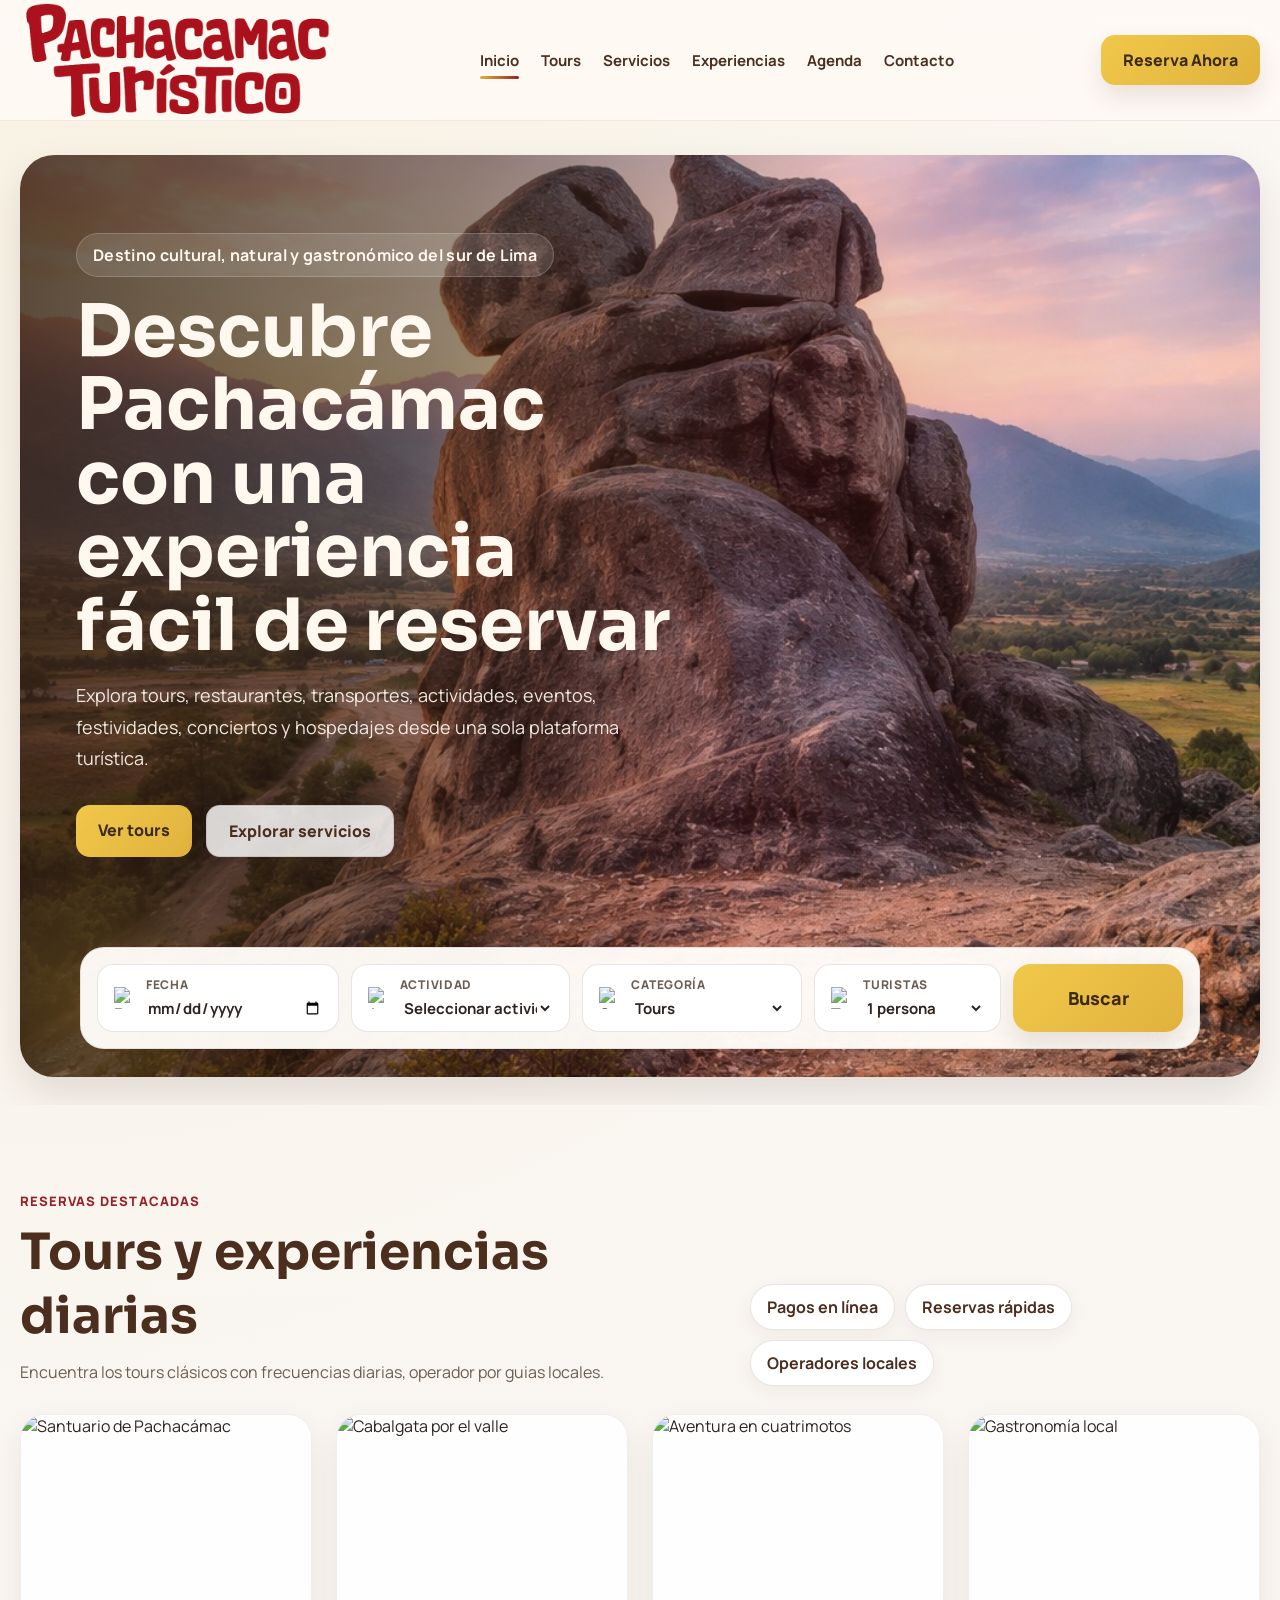
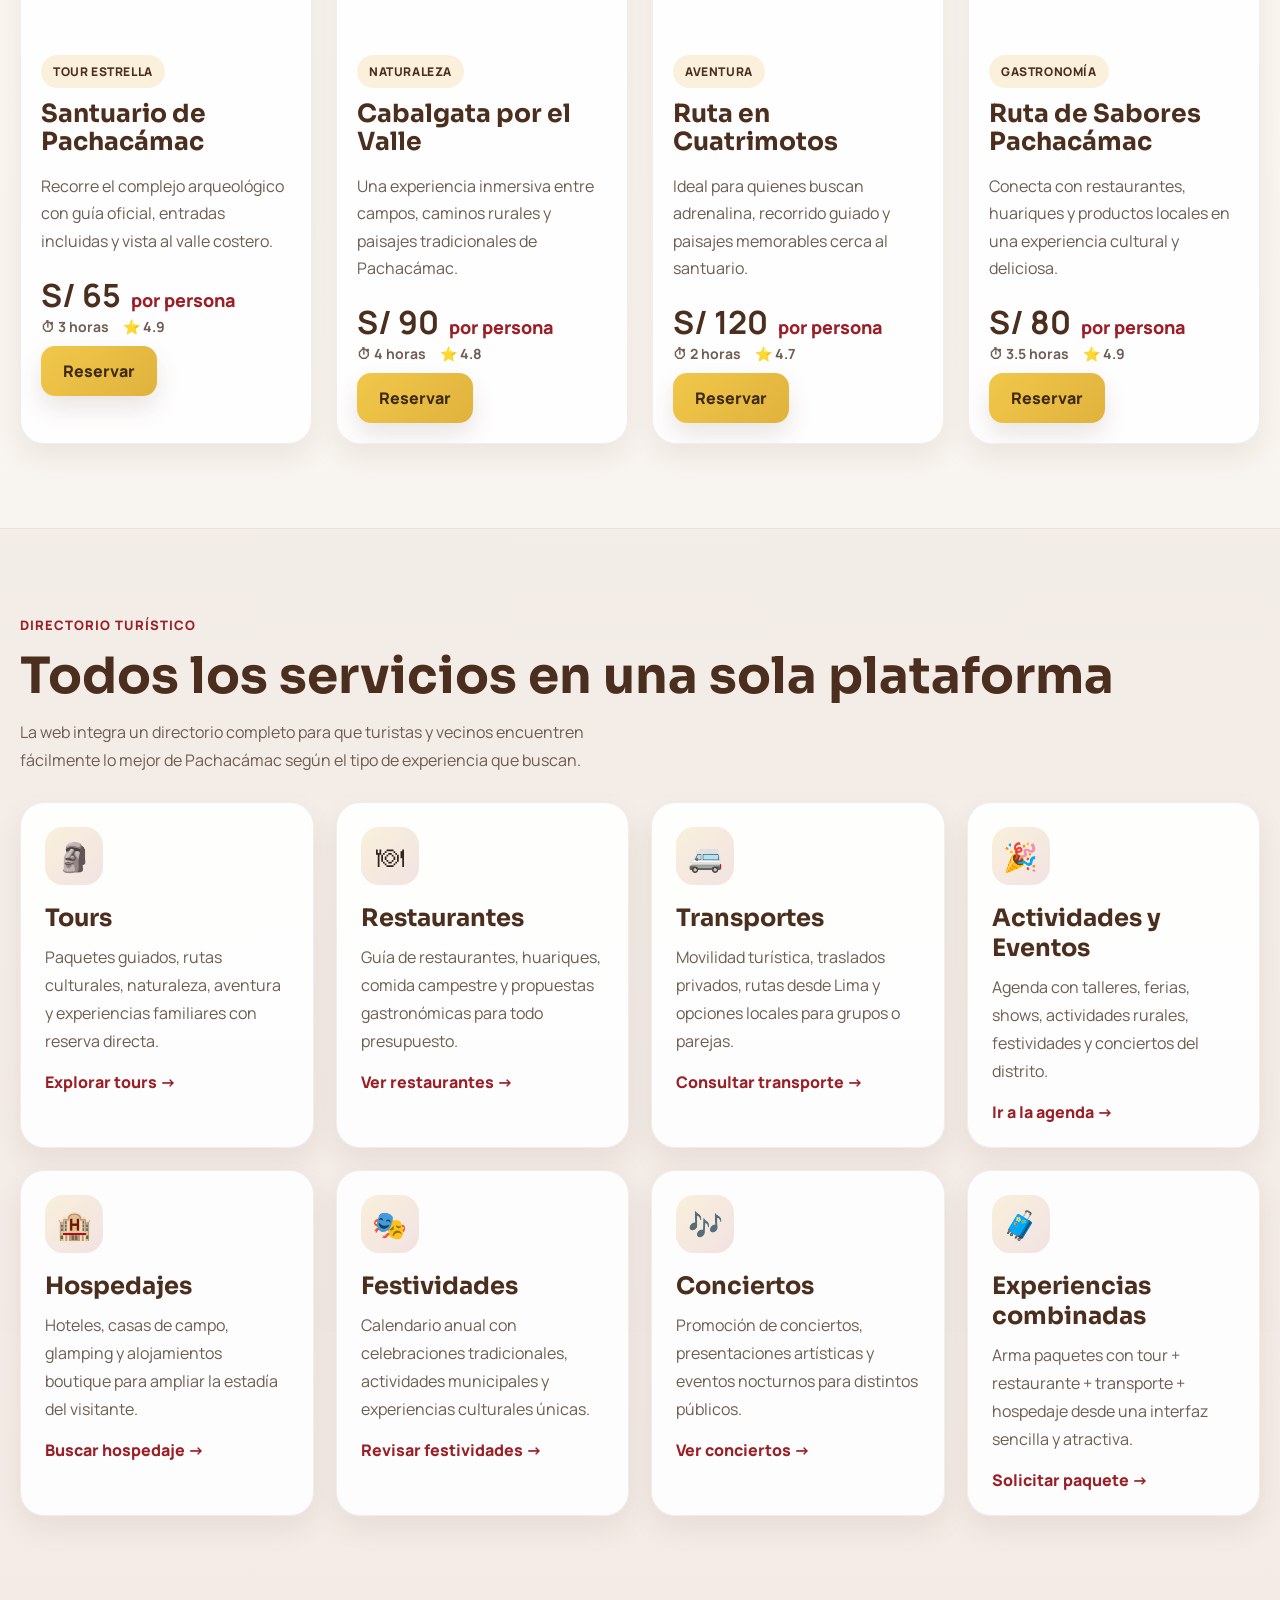
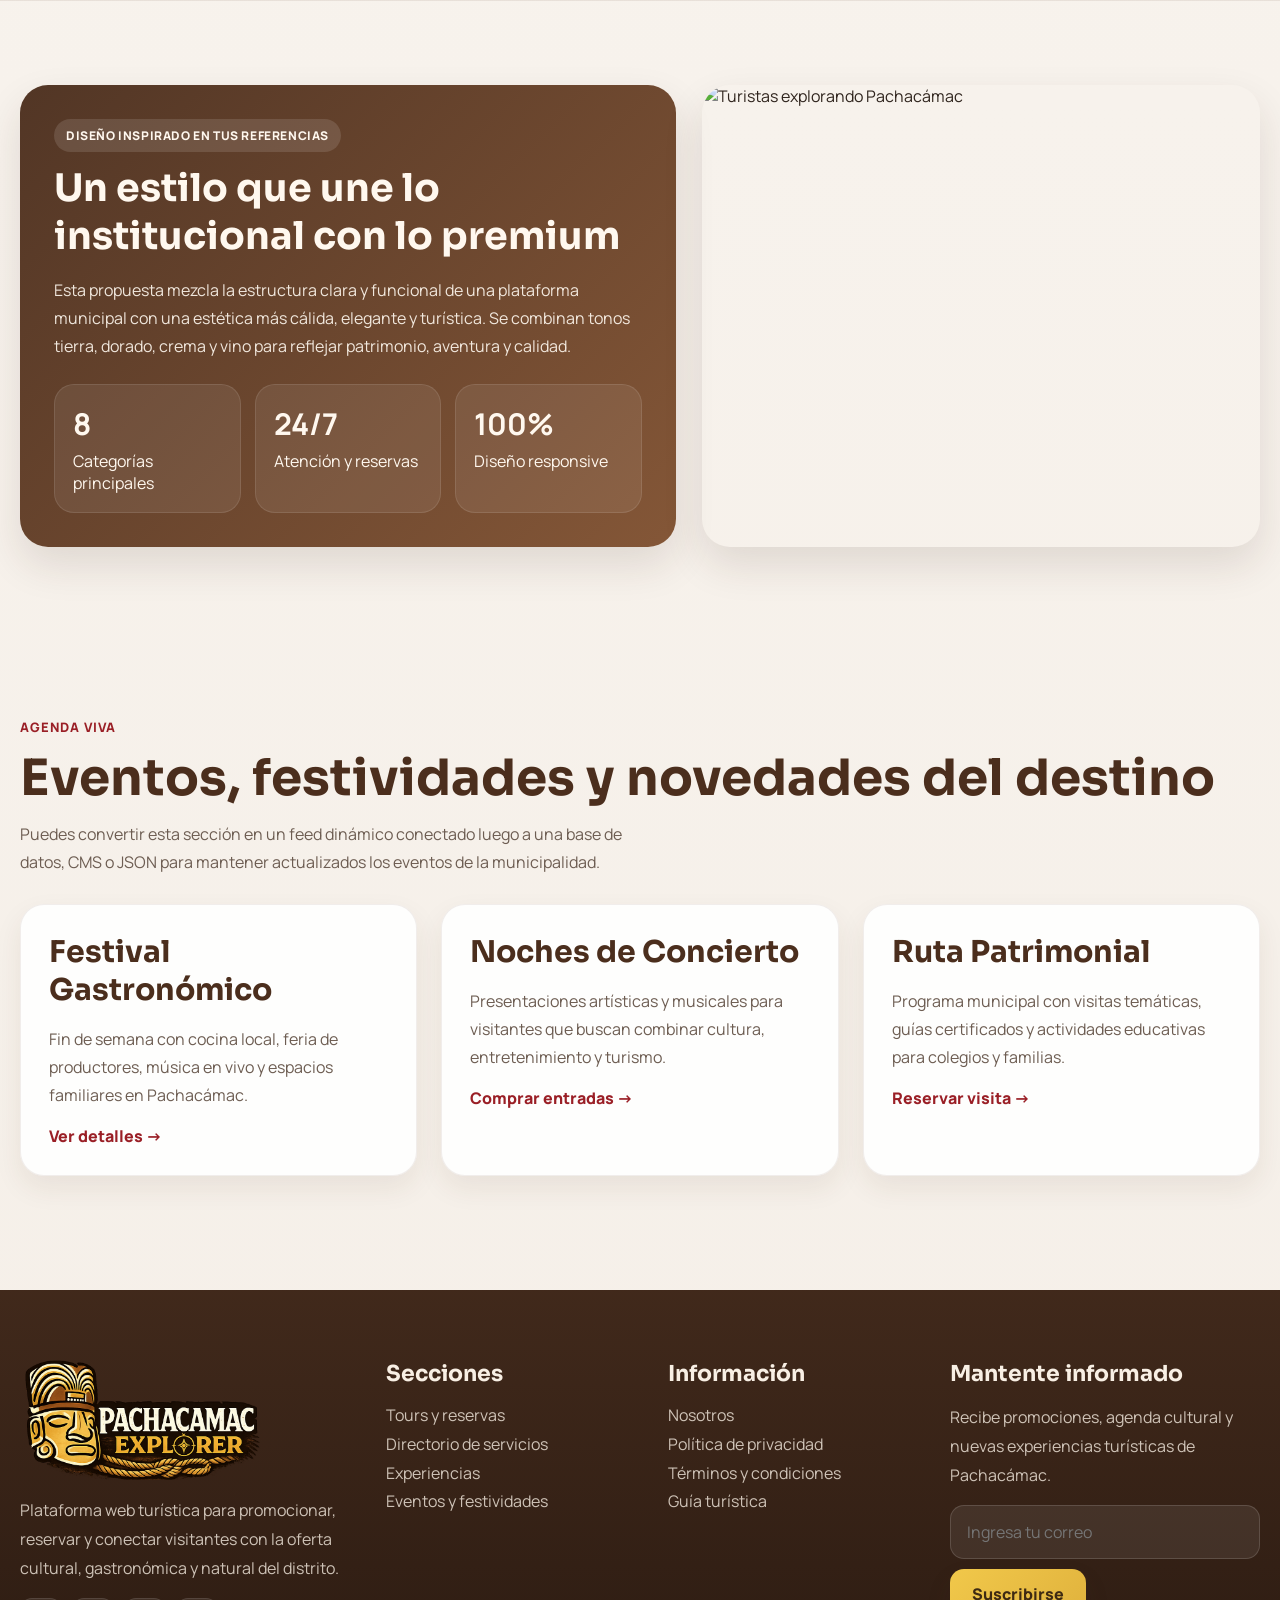
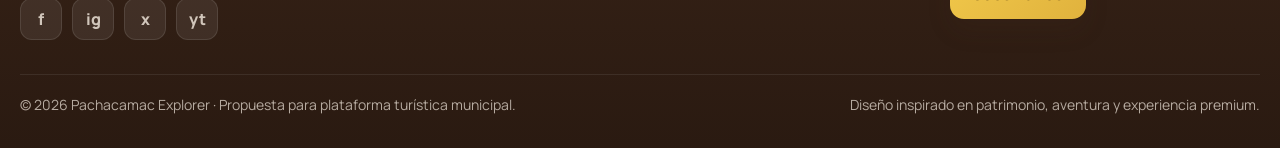
==== commit f4beb2f8: "Update index.html" ====
--- a/index.html
+++ b/index.html
@@ -14,7 +14,7 @@
   <header class="topbar">
     <div class="container nav">
       <a href="#inicio" class="brand brand-logo-only">
-        <img src="assets/img/logopachaexplorer.png" alt="Logo Pachacamac Explorer" class="brand-logo">
+        <img src="assets/img/logopachaturistico.png" alt="Logo Pachacamac Explorer" class="brand-logo">
       </a>
 
       <button class="nav-toggle" id="navToggle" aria-label="Abrir menú" aria-expanded="false" aria-controls="mainMenu">
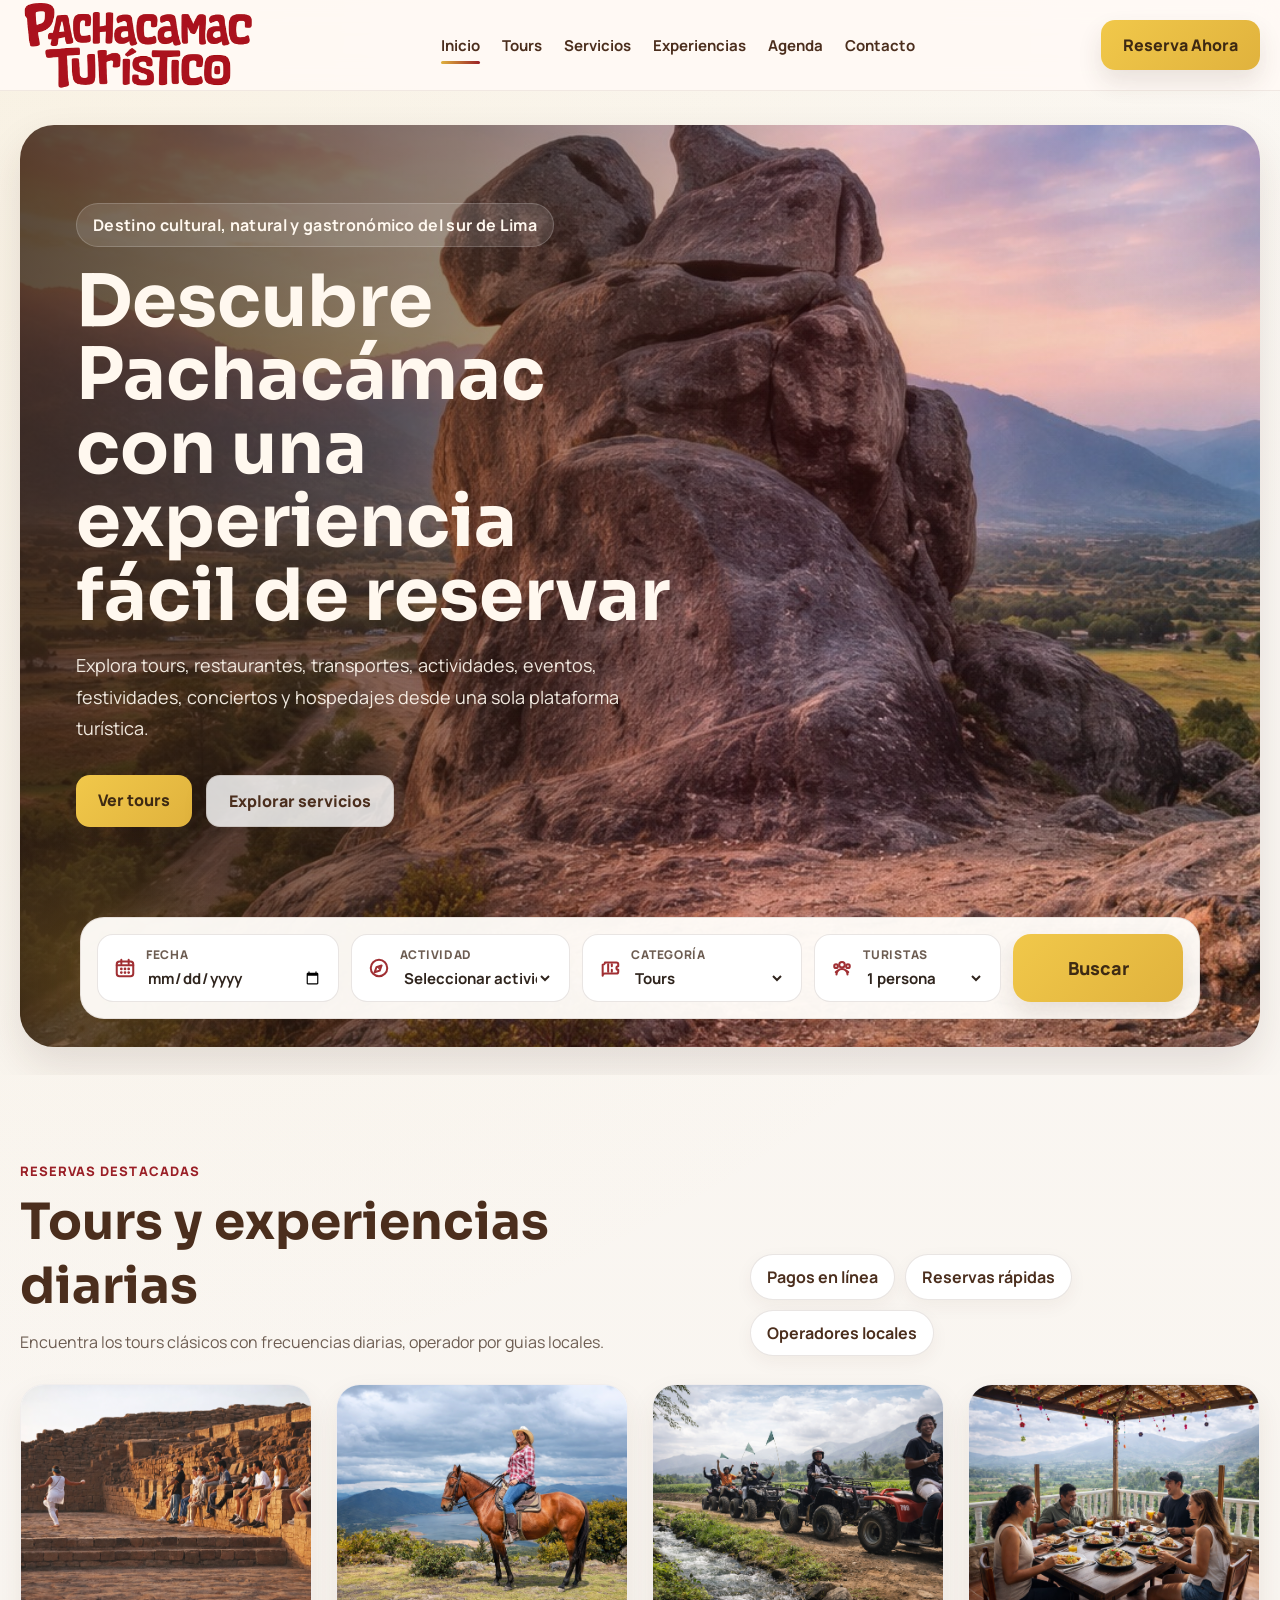
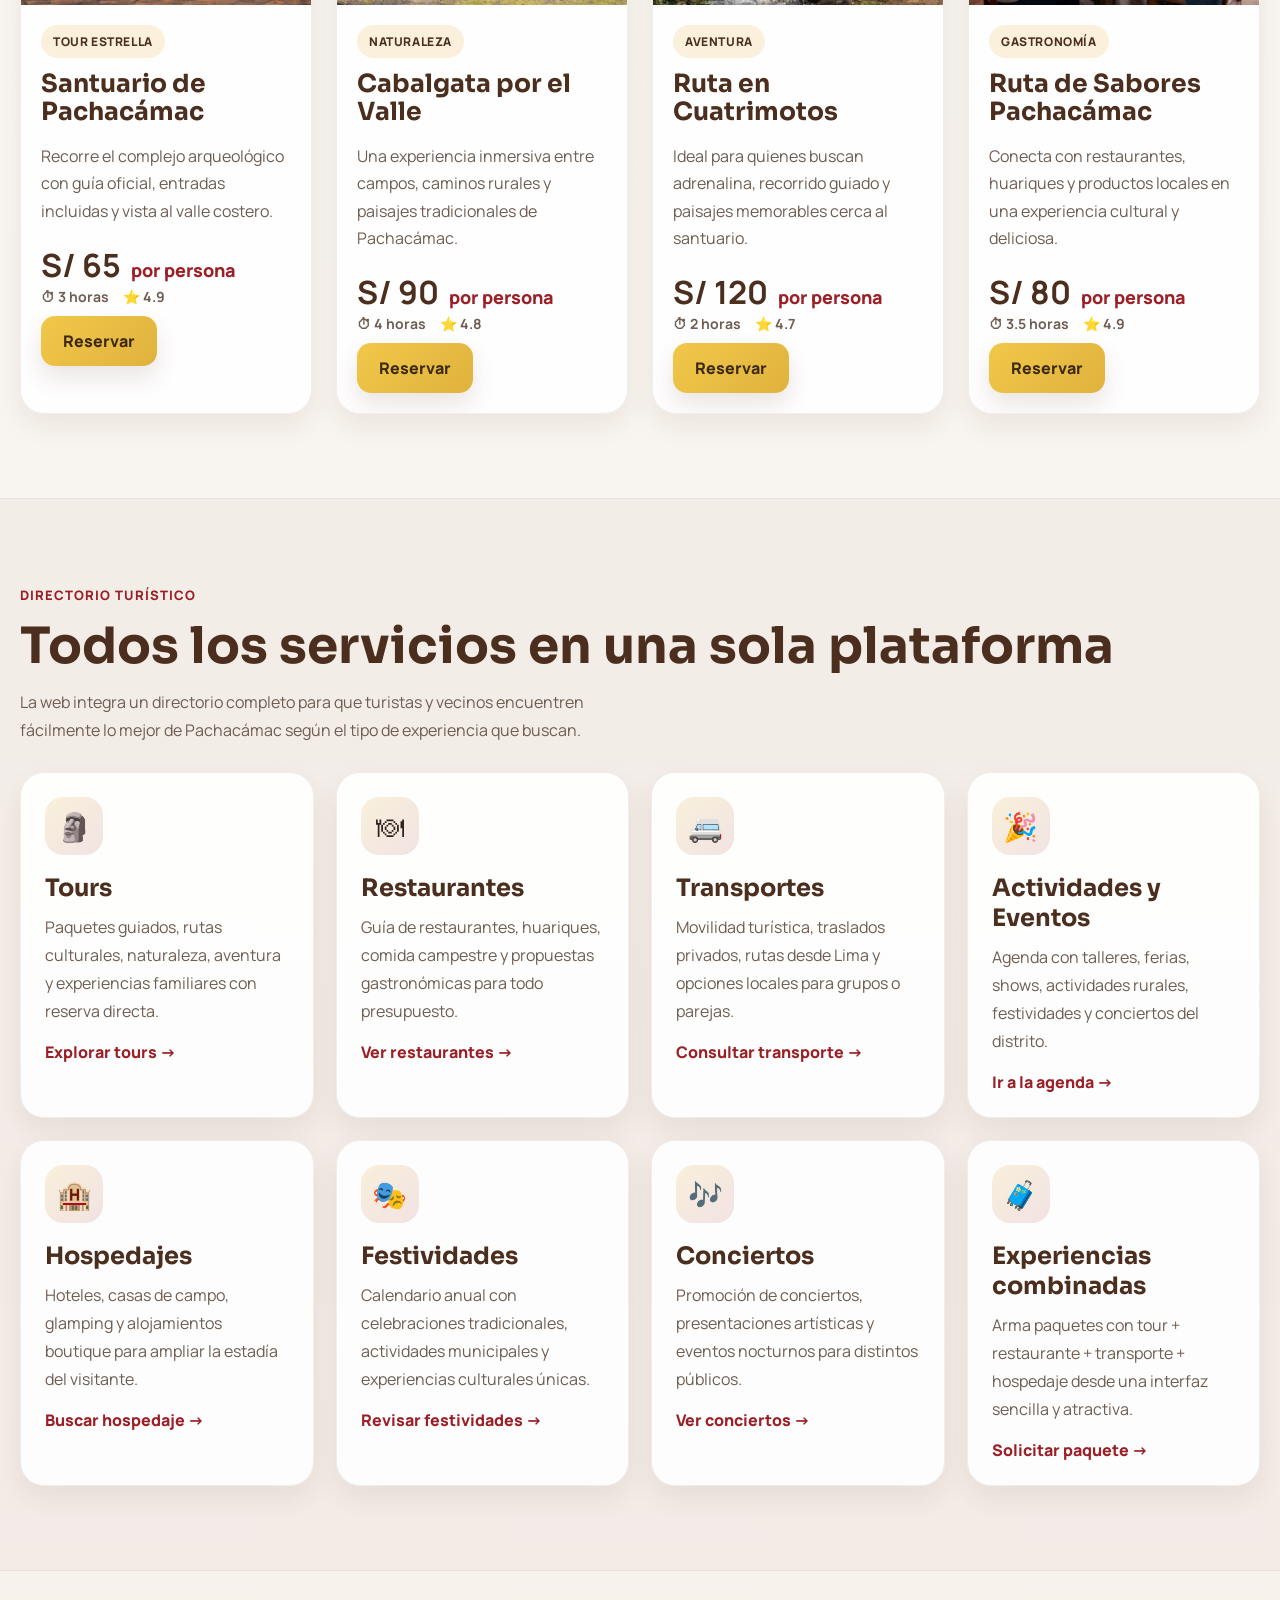
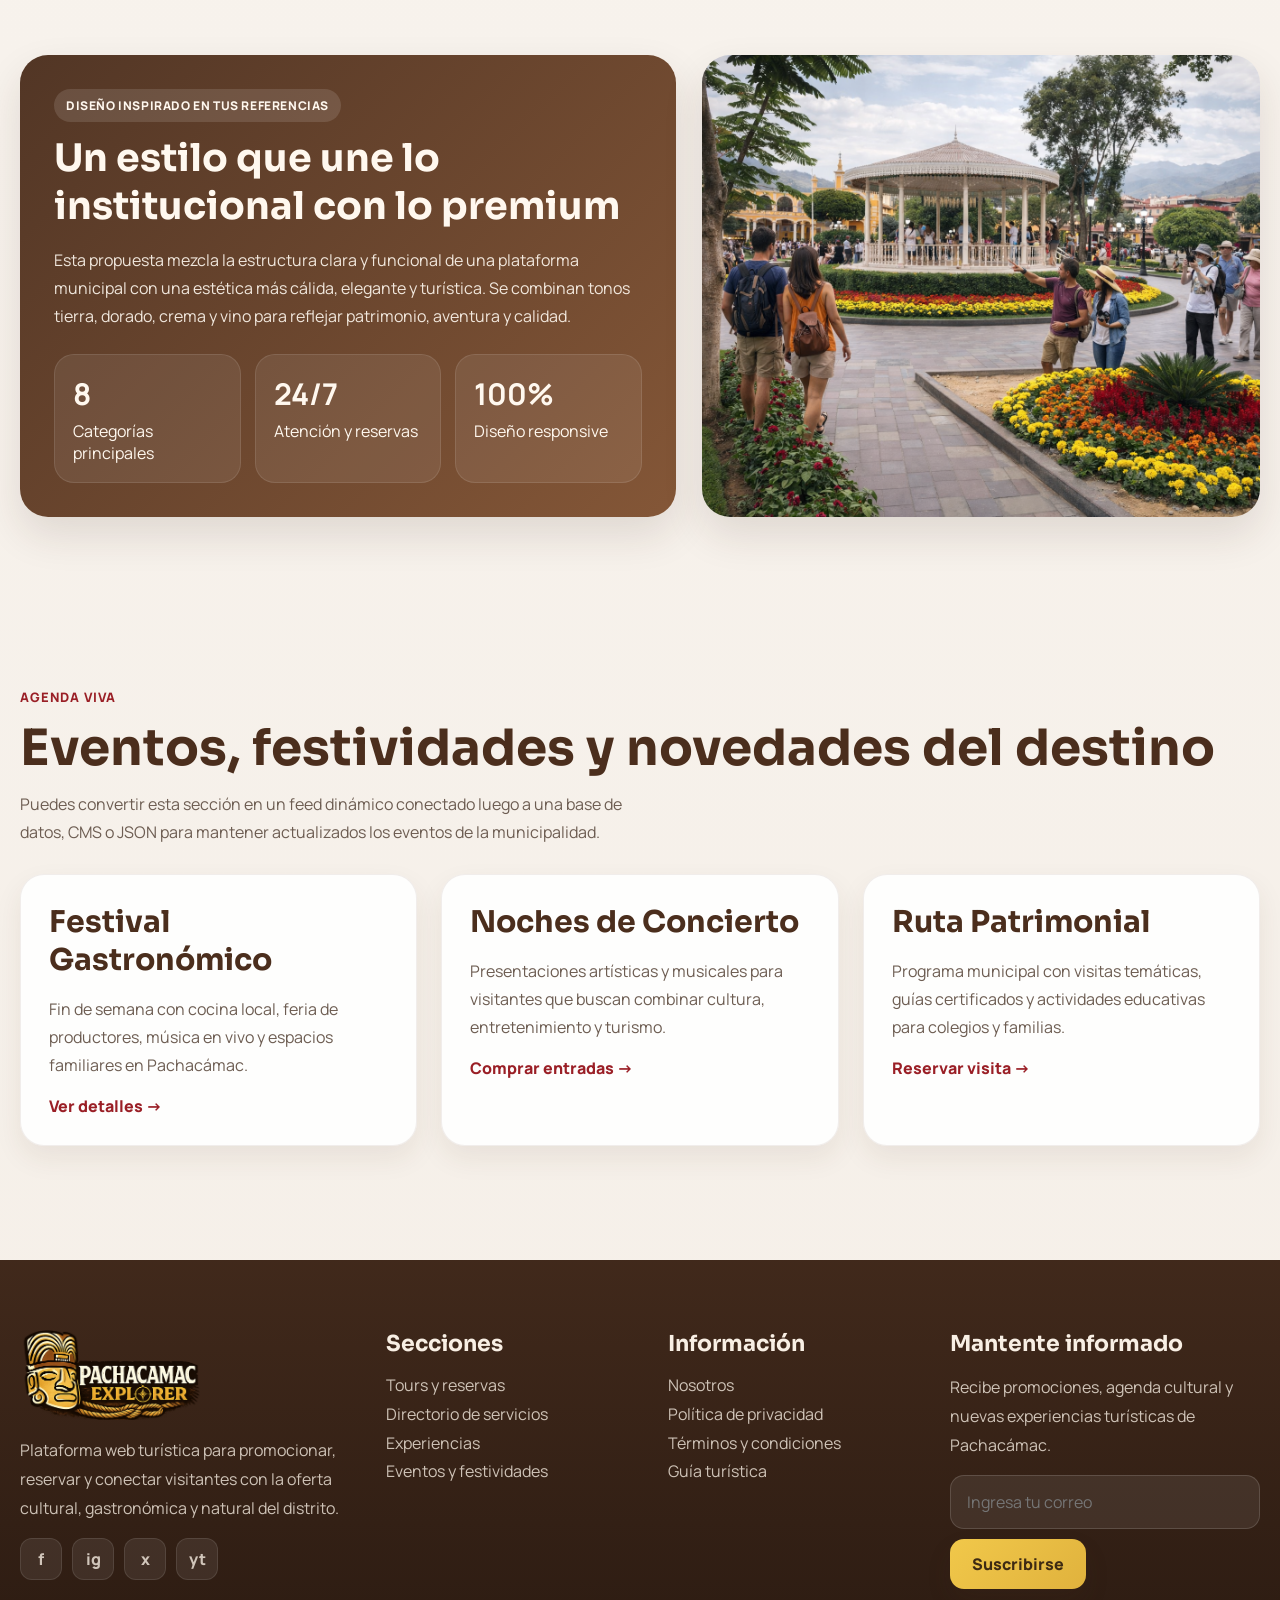
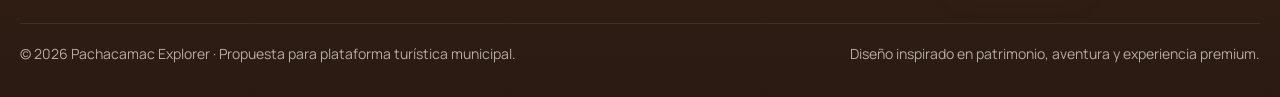
==== commit cc30ead6: "Update index.html" ====
--- a/index.html
+++ b/index.html
@@ -148,7 +148,7 @@
         <div class="cards-grid">
           <article class="tour-card">
             <div class="card-image">
-              <img src="assets/img/tour-santuario.jpg" alt="Santuario de Pachacámac" />
+              <img src="assets/img/tour-santuario.png" alt="Santuario de Pachacámac" />
             </div>
             <div class="card-body">
               <span class="badge">Tour estrella</span>
@@ -166,7 +166,7 @@
 
           <article class="tour-card">
             <div class="card-image">
-              <img src="assets/img/tour-cabalgata.jpg" alt="Cabalgata por el valle" />
+              <img src="assets/img/tour-cabalgata.png" alt="Cabalgata por el valle" />
             </div>
             <div class="card-body">
               <span class="badge">Naturaleza</span>
@@ -184,7 +184,7 @@
 
           <article class="tour-card">
             <div class="card-image">
-              <img src="assets/img/tour-cuatrimotos.jpg" alt="Aventura en cuatrimotos" />
+              <img src="assets/img/tour-cuatrimotos.png" alt="Aventura en cuatrimotos" />
             </div>
             <div class="card-body">
               <span class="badge">Aventura</span>
@@ -202,7 +202,7 @@
 
           <article class="tour-card">
             <div class="card-image">
-              <img src="assets/img/tour-gastronomia.jpg" alt="Gastronomía local" />
+              <img src="assets/img/tour-gastronomia.png" alt="Gastronomía local" />
             </div>
             <div class="card-body">
               <span class="badge">Gastronomía</span>
@@ -321,7 +321,7 @@
           </div>
 
           <div class="experience-image">
-            <img src="assets/img/experiencia-pachacamac.jpg" alt="Turistas explorando Pachacámac" />
+            <img src="assets/img/experiencia-pachacamac.png" alt="Turistas explorando Pachacámac" />
           </div>
         </div>
       </div>
--- a/assets/css/styles.css
+++ b/assets/css/styles.css
@@ -120,7 +120,7 @@
 }
 
 .brand-logo {
-  height: 120px;
+  height: 90px;
   width: auto;
   display: block;
   object-fit: contain;
@@ -877,7 +877,7 @@
   }
 
   .brand-logo {
-    height: 90px;
+    height: 75px;
   }
 
   .search-bar {
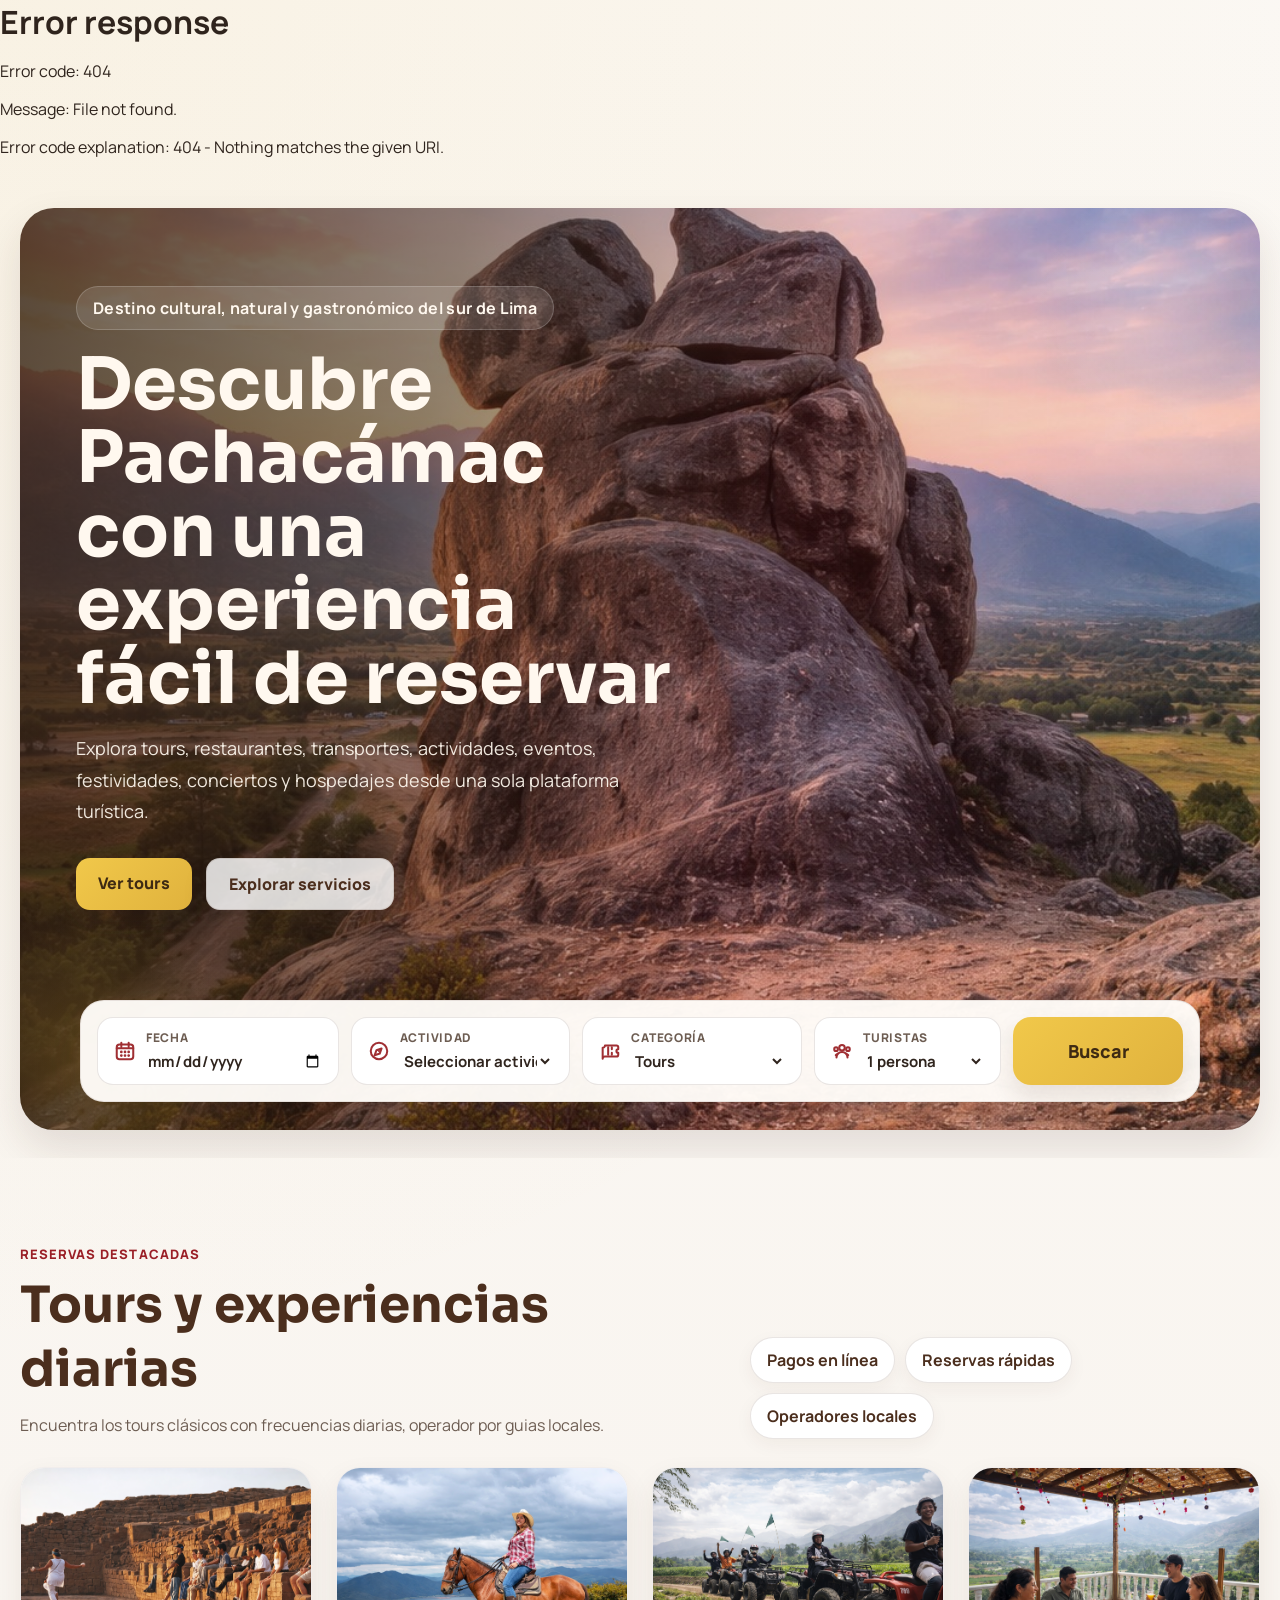
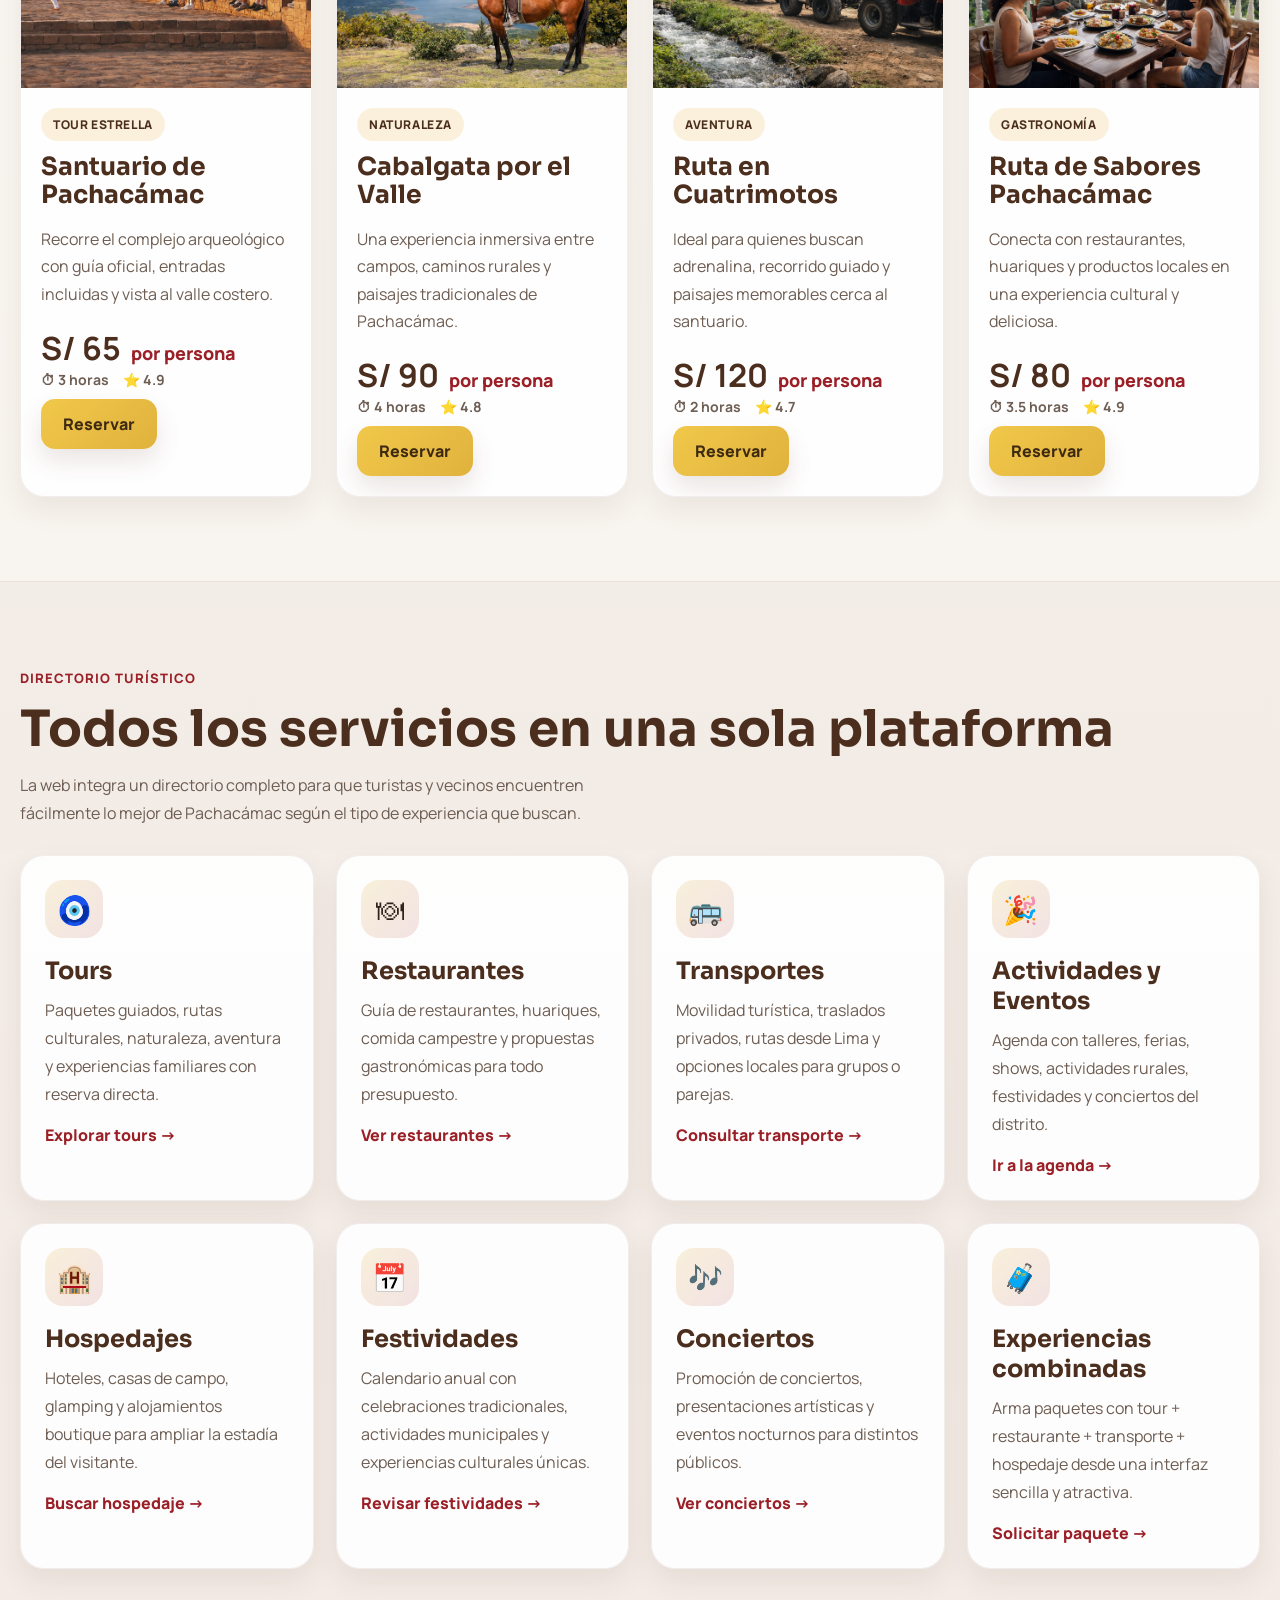
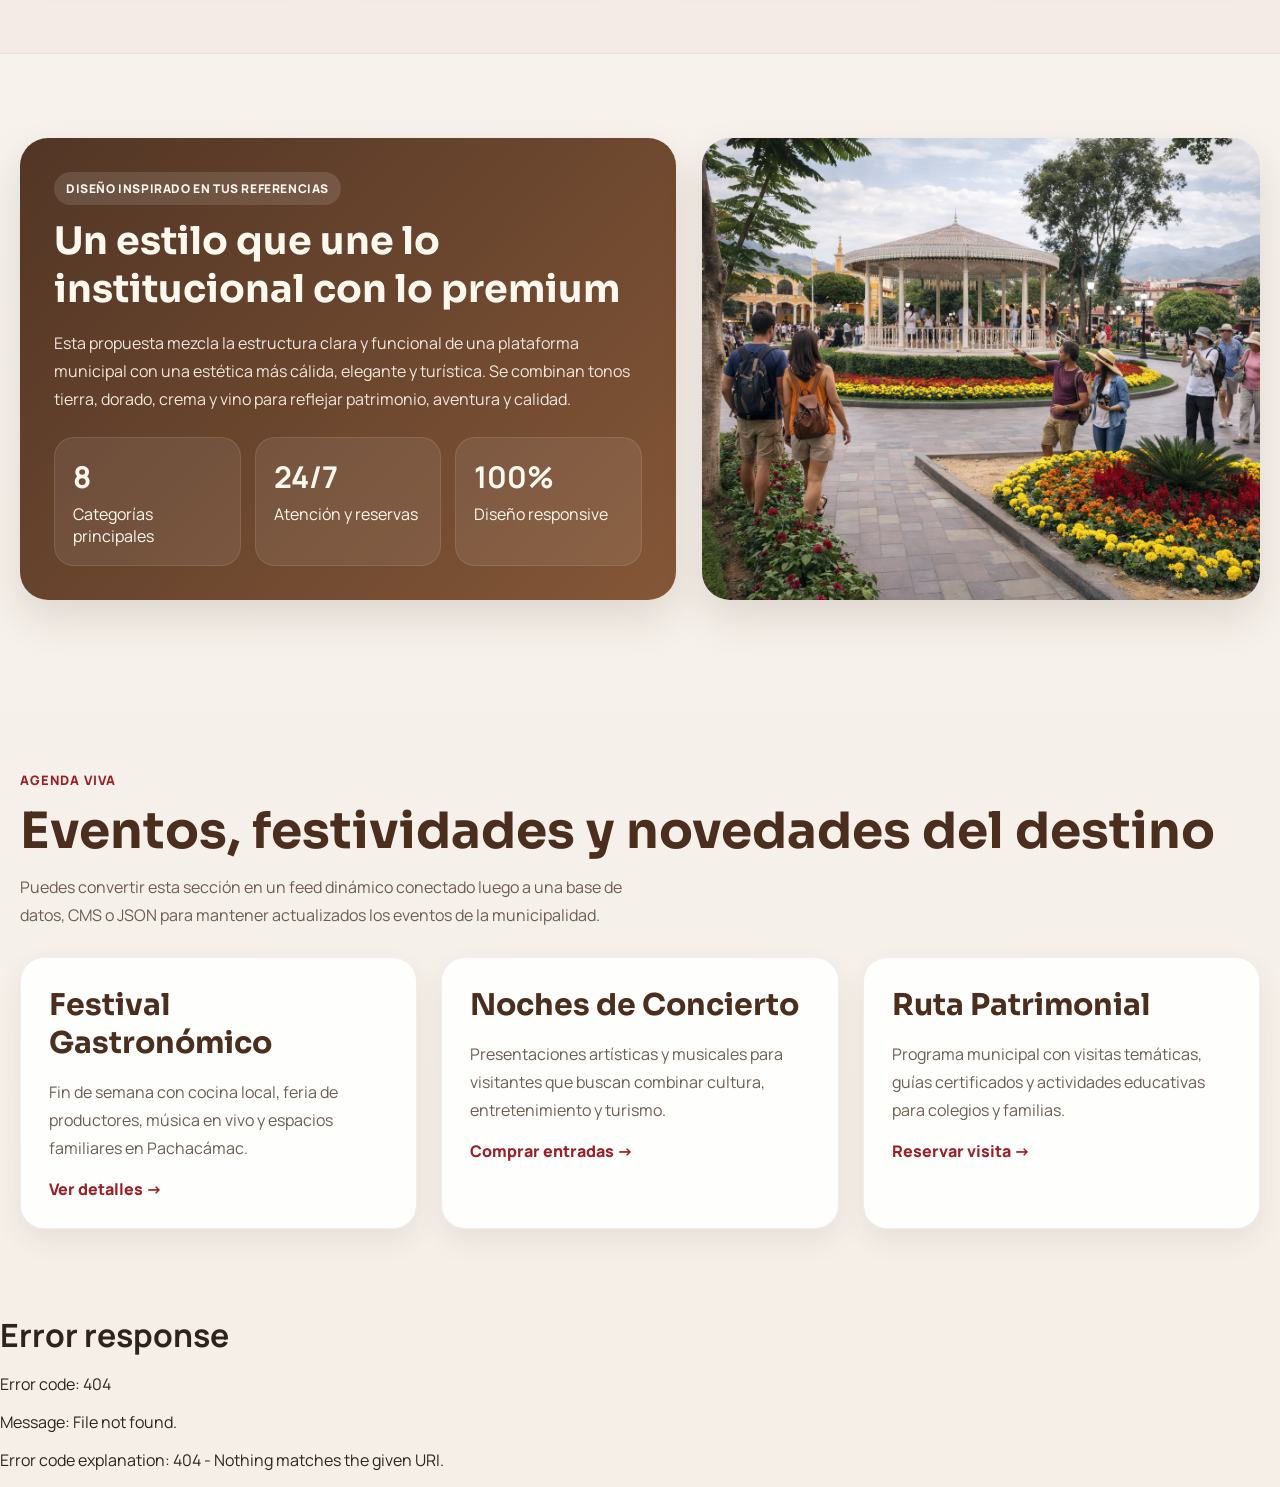
==== commit bcb4af1d: "Update index.html" ====
--- a/index.html
+++ b/index.html
@@ -11,32 +11,7 @@
   <link rel="stylesheet" href="assets/css/styles.css">
 </head>
 <body>
-  <header class="topbar">
-    <div class="container nav">
-      <a href="#inicio" class="brand brand-logo-only">
-        <img src="assets/img/logopachaturistico.png" alt="Logo Pachacamac Explorer" class="brand-logo">
-      </a>
-
-      <button class="nav-toggle" id="navToggle" aria-label="Abrir menú" aria-expanded="false" aria-controls="mainMenu">
-        <span></span>
-        <span></span>
-        <span></span>
-      </button>
-
-      <nav class="menu" id="mainMenu">
-        <a class="active" href="#inicio">Inicio</a>
-        <a href="#tours">Tours</a>
-        <a href="#servicios">Servicios</a>
-        <a href="#experiencias">Experiencias</a>
-        <a href="#agenda">Agenda</a>
-        <a href="#contacto">Contacto</a>
-      </nav>
-
-      <div class="nav-actions">
-        <a class="btn btn-primary" href="#tours">Reserva Ahora</a>
-      </div>
-    </div>
-  </header>
+  <div id="header-placeholder"></div>
 
   <main>
     <section class="hero" id="inicio">
@@ -236,7 +211,7 @@
 
         <div class="services-grid">
           <article class="service-card">
-            <div class="service-icon">🗿</div>
+            <div class="service-icon">🧿</div>
             <h3>Tours</h3>
             <p>Paquetes guiados, rutas culturales, naturaleza, aventura y experiencias familiares con reserva directa.</p>
             <a class="service-link" href="#tours">Explorar tours →</a>
@@ -250,7 +225,7 @@
           </article>
 
           <article class="service-card">
-            <div class="service-icon">🚐</div>
+            <div class="service-icon">🚌</div>
             <h3>Transportes</h3>
             <p>Movilidad turística, traslados privados, rutas desde Lima y opciones locales para grupos o parejas.</p>
             <a class="service-link" href="#contacto">Consultar transporte →</a>
@@ -271,7 +246,7 @@
           </article>
 
           <article class="service-card">
-            <div class="service-icon">🎭</div>
+            <div class="service-icon">📅</div>
             <h3>Festividades</h3>
             <p>Calendario anual con celebraciones tradicionales, actividades municipales y experiencias culturales únicas.</p>
             <a class="service-link" href="#agenda">Revisar festividades →</a>
@@ -363,77 +338,34 @@
     </section>
   </main>
 
-  <footer class="footer" id="contacto">
-    <div class="container">
-      <div class="footer-grid">
-        <div>
-          <div class="brand footer-brand">
-            <img src="assets/img/logopachaexplorer.png" alt="Logo Pachacamac Explorer" class="brand-logo">
-          </div>
-          <p>Plataforma web turística para promocionar, reservar y conectar visitantes con la oferta cultural, gastronómica y natural del distrito.</p>
-          <div class="socials">
-            <a class="social" href="#">f</a>
-            <a class="social" href="#">ig</a>
-            <a class="social" href="#">x</a>
-            <a class="social" href="#">yt</a>
-          </div>
-        </div>
-
-        <div>
-          <h4>Secciones</h4>
-          <ul>
-            <li><a href="#tours">Tours y reservas</a></li>
-            <li><a href="#servicios">Directorio de servicios</a></li>
-            <li><a href="#experiencias">Experiencias</a></li>
-            <li><a href="#agenda">Eventos y festividades</a></li>
-          </ul>
-        </div>
-
-        <div>
-          <h4>Información</h4>
-          <ul>
-            <li><a href="#">Nosotros</a></li>
-            <li><a href="#">Política de privacidad</a></li>
-            <li><a href="#">Términos y condiciones</a></li>
-            <li><a href="#">Guía turística</a></li>
-          </ul>
-        </div>
-
-        <div>
-          <h4>Mantente informado</h4>
-          <p>Recibe promociones, agenda cultural y nuevas experiencias turísticas de Pachacámac.</p>
-          <form class="newsletter" onsubmit="event.preventDefault(); alert('Gracias por suscribirte a Pachacamac Explorer');">
-            <input type="email" placeholder="Ingresa tu correo" required>
-            <button class="btn btn-primary" type="submit">Suscribirse</button>
-          </form>
-        </div>
-      </div>
-
-      <div class="footer-bottom">
-        <span>© 2026 Pachacamac Explorer · Propuesta para plataforma turística municipal.</span>
-        <span>Diseño inspirado en patrimonio, aventura y experiencia premium.</span>
-      </div>
-    </div>
-  </footer>
+  <div id="footer-placeholder"></div>
 
   <script>
-    const navToggle = document.getElementById('navToggle');
-    const mainMenu = document.getElementById('mainMenu');
-
-    if (navToggle && mainMenu) {
-      navToggle.addEventListener('click', () => {
-        const isOpen = mainMenu.classList.toggle('is-open');
-        navToggle.classList.toggle('is-open', isOpen);
-        navToggle.setAttribute('aria-expanded', String(isOpen));
-      });
-
-      mainMenu.querySelectorAll('a').forEach(link => {
-        link.addEventListener('click', () => {
-          mainMenu.classList.remove('is-open');
-          navToggle.classList.remove('is-open');
-          navToggle.setAttribute('aria-expanded', 'false');
+    async function loadComponent(id, file) {
+      const response = await fetch(file);
+      const html = await response.text();
+      document.getElementById(id).innerHTML = html;
+    }
+
+    function initHeaderMenu() {
+      const navToggle = document.getElementById('navToggle');
+      const mainMenu = document.getElementById('mainMenu');
+
+      if (navToggle && mainMenu) {
+        navToggle.addEventListener('click', () => {
+          const isOpen = mainMenu.classList.toggle('is-open');
+          navToggle.classList.toggle('is-open', isOpen);
+          navToggle.setAttribute('aria-expanded', String(isOpen));
         });
-      });
+
+        mainMenu.querySelectorAll('a').forEach(link => {
+          link.addEventListener('click', () => {
+            mainMenu.classList.remove('is-open');
+            navToggle.classList.remove('is-open');
+            navToggle.setAttribute('aria-expanded', 'false');
+          });
+        });
+      }
     }
 
     function handleSearch(event) {
@@ -446,6 +378,15 @@
       const resumen = `Búsqueda realizada:\n\nFecha: ${fecha || 'No definida'}\nActividad: ${actividad || 'No definida'}\nCategoría: ${categoria}\nTuristas: ${personas}`;
       alert(resumen);
     }
+
+    Promise.all([
+      loadComponent('header-placeholder', 'components/header.html'),
+      loadComponent('footer-placeholder', 'components/footer.html')
+    ]).then(() => {
+      initHeaderMenu();
+    }).catch(error => {
+      console.error('Error cargando componentes:', error);
+    });
   </script>
 </body>
 </html>
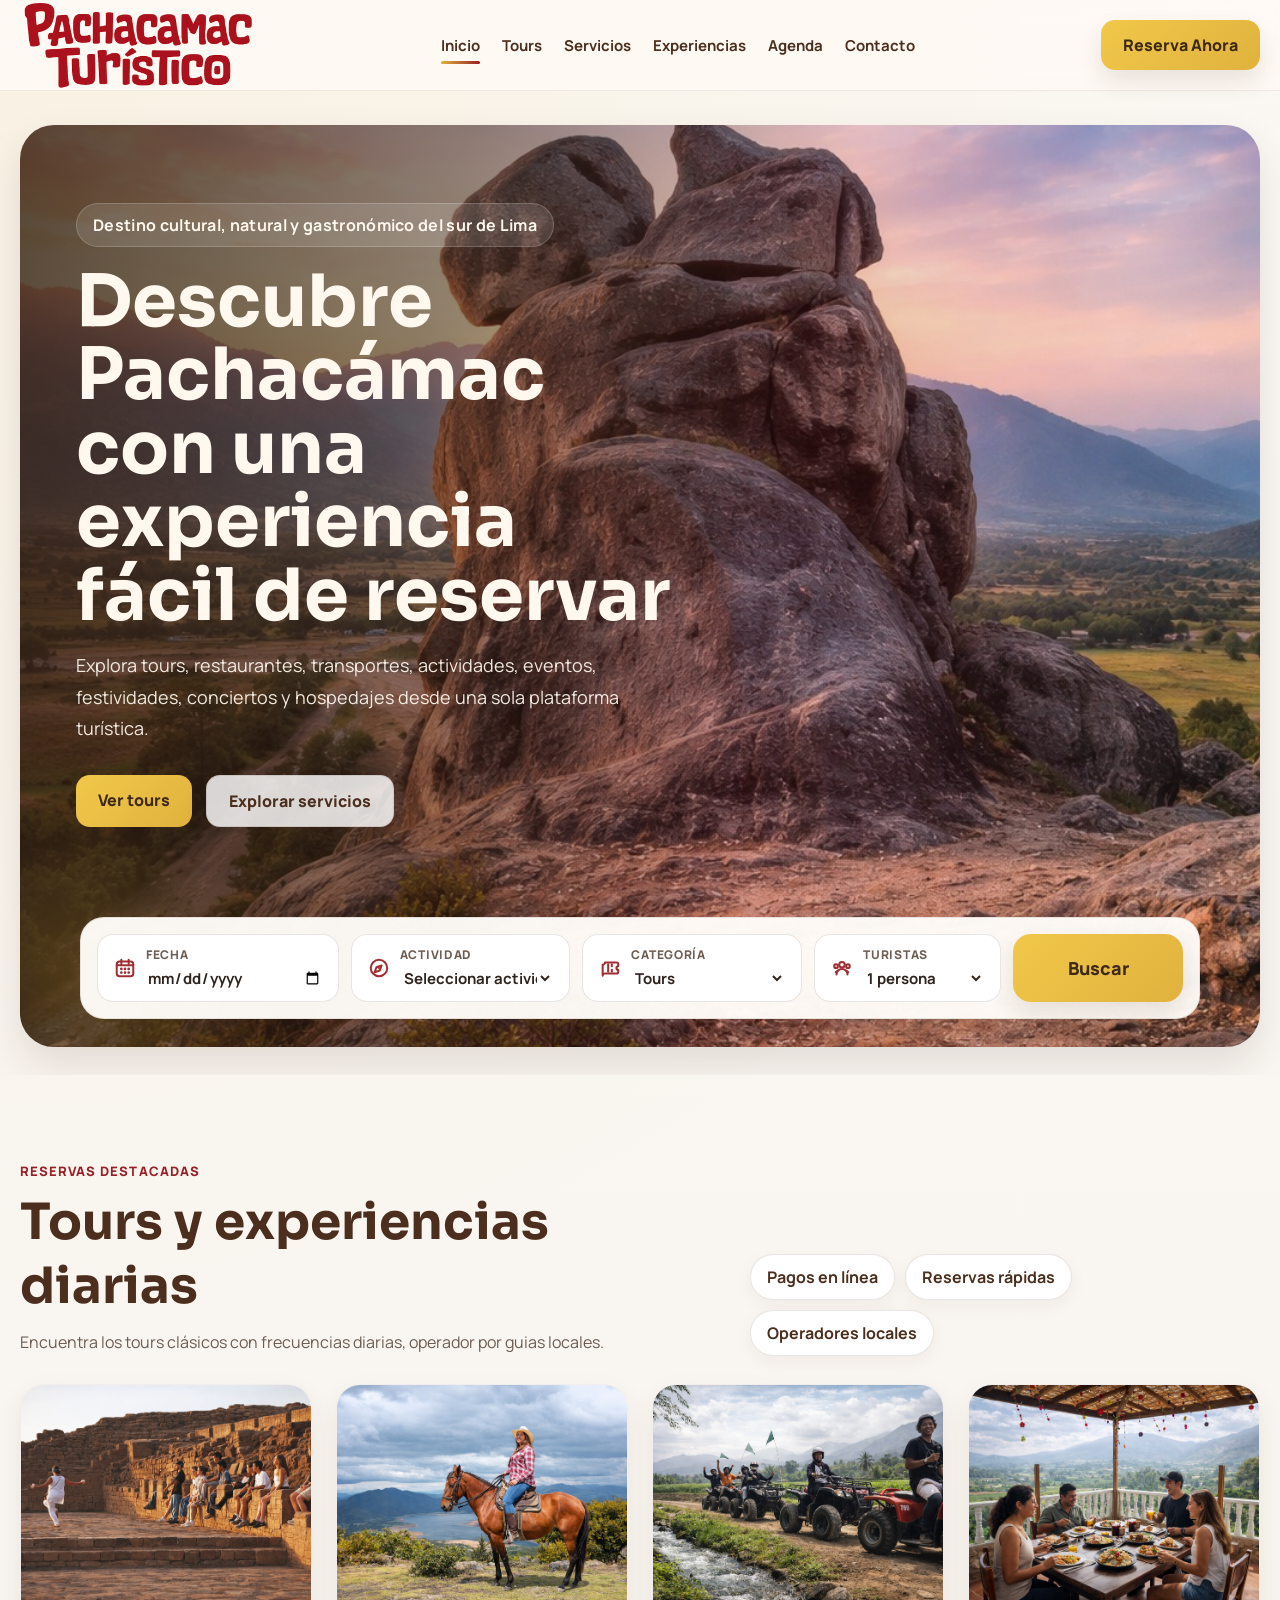
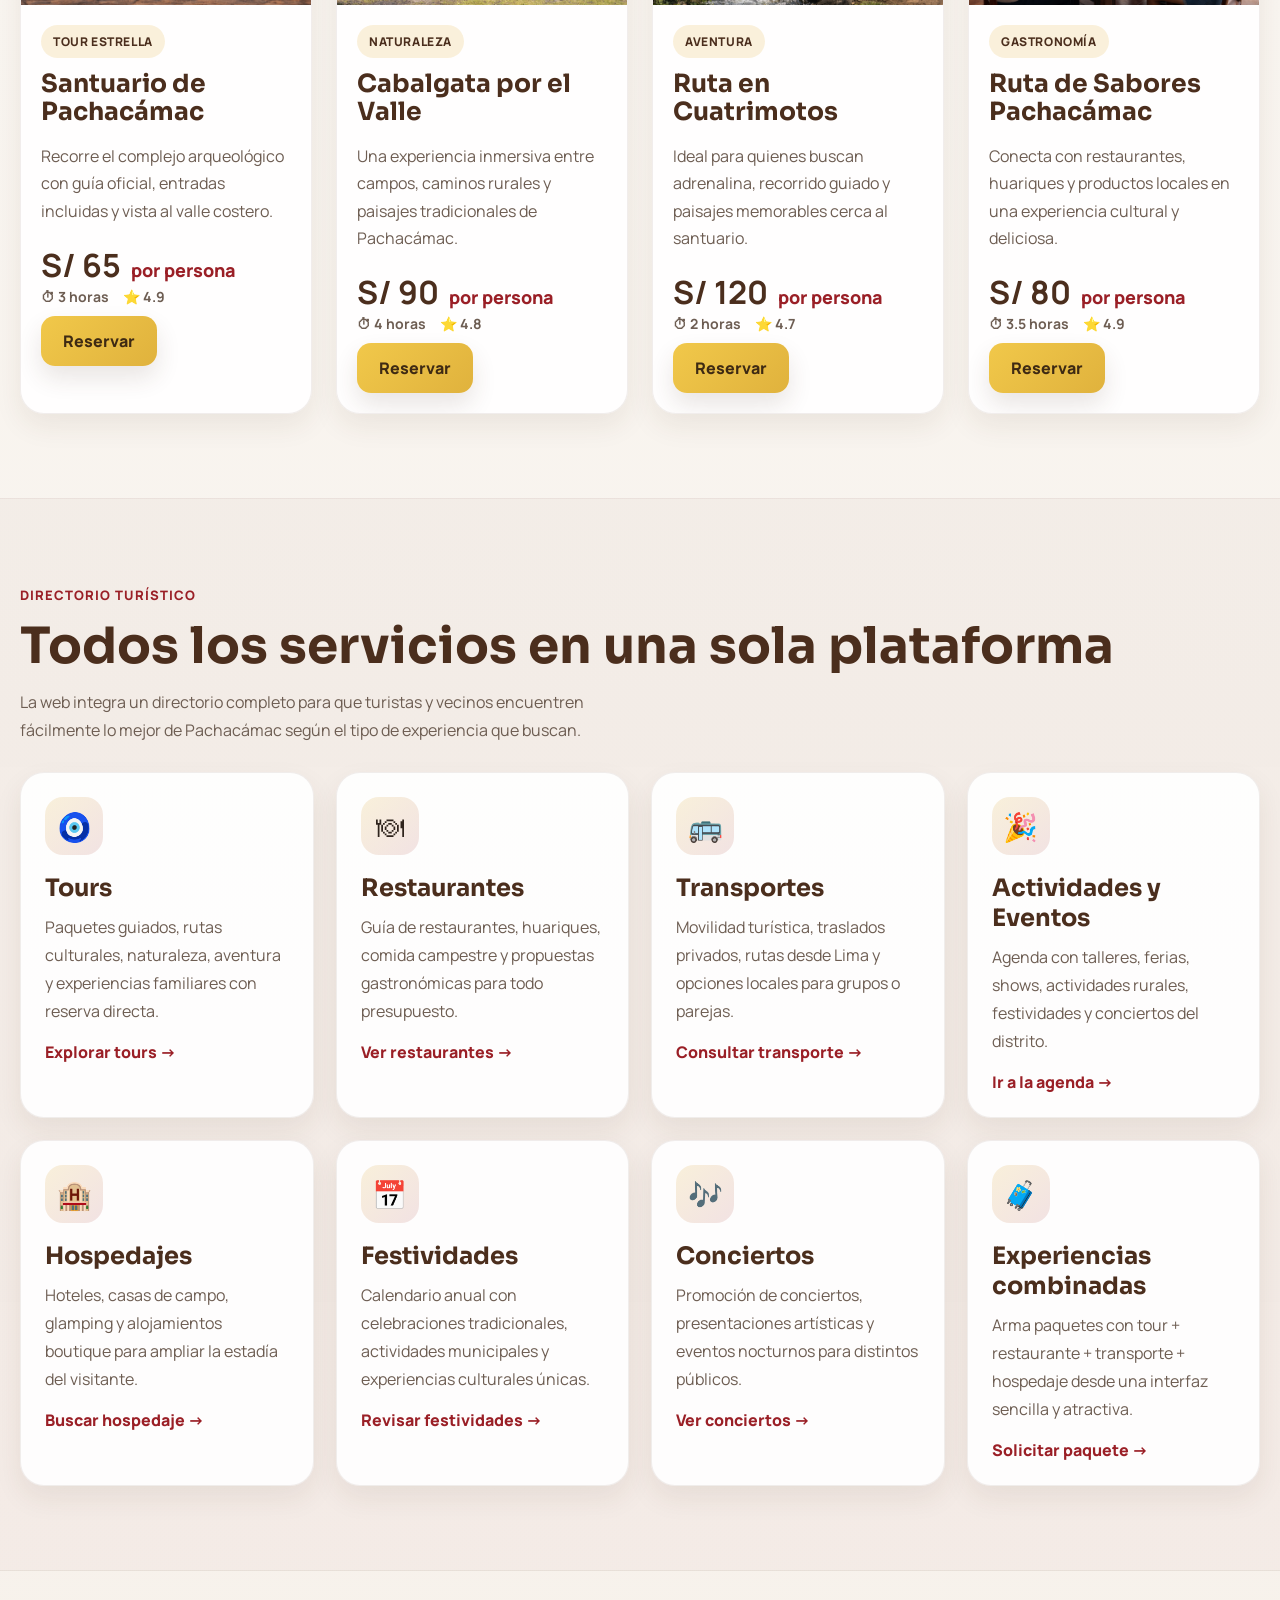
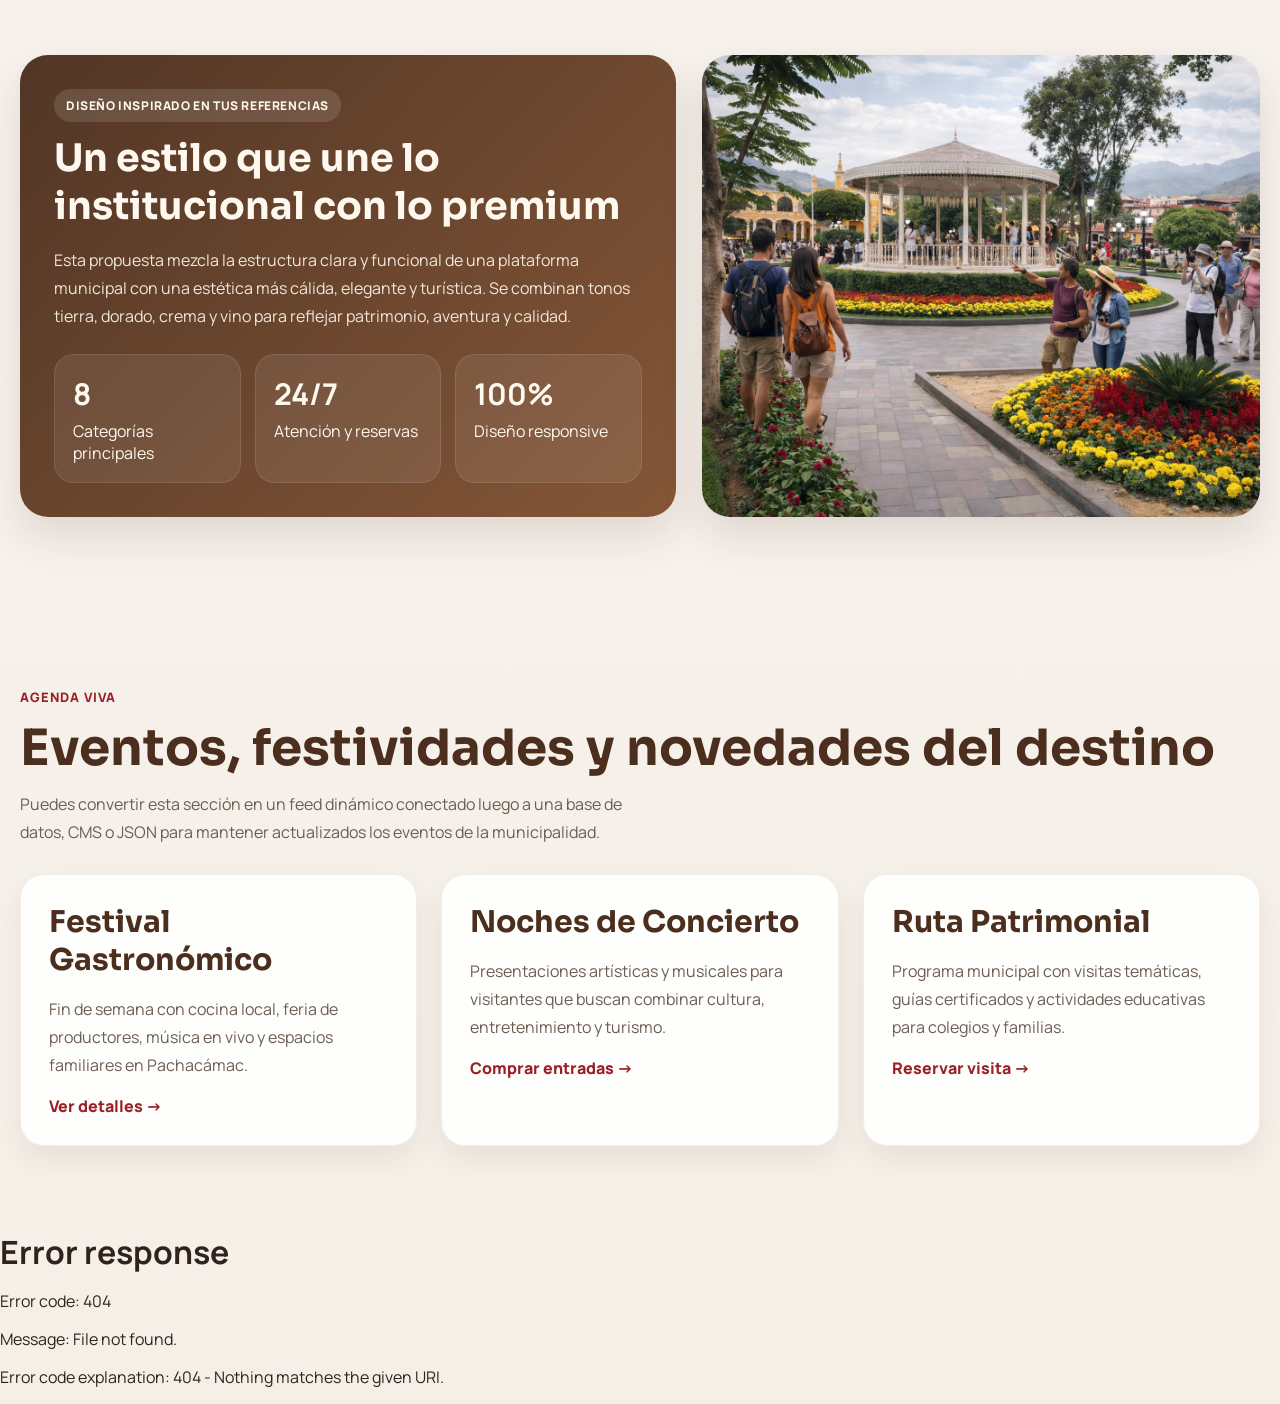
==== commit d143f45d: "Update index.html" ====
--- a/index.html
+++ b/index.html
@@ -13,6 +13,7 @@
 <body>
   <div id="header-placeholder"></div>
 
+  
   <main>
     <section class="hero" id="inicio">
       <div class="container">
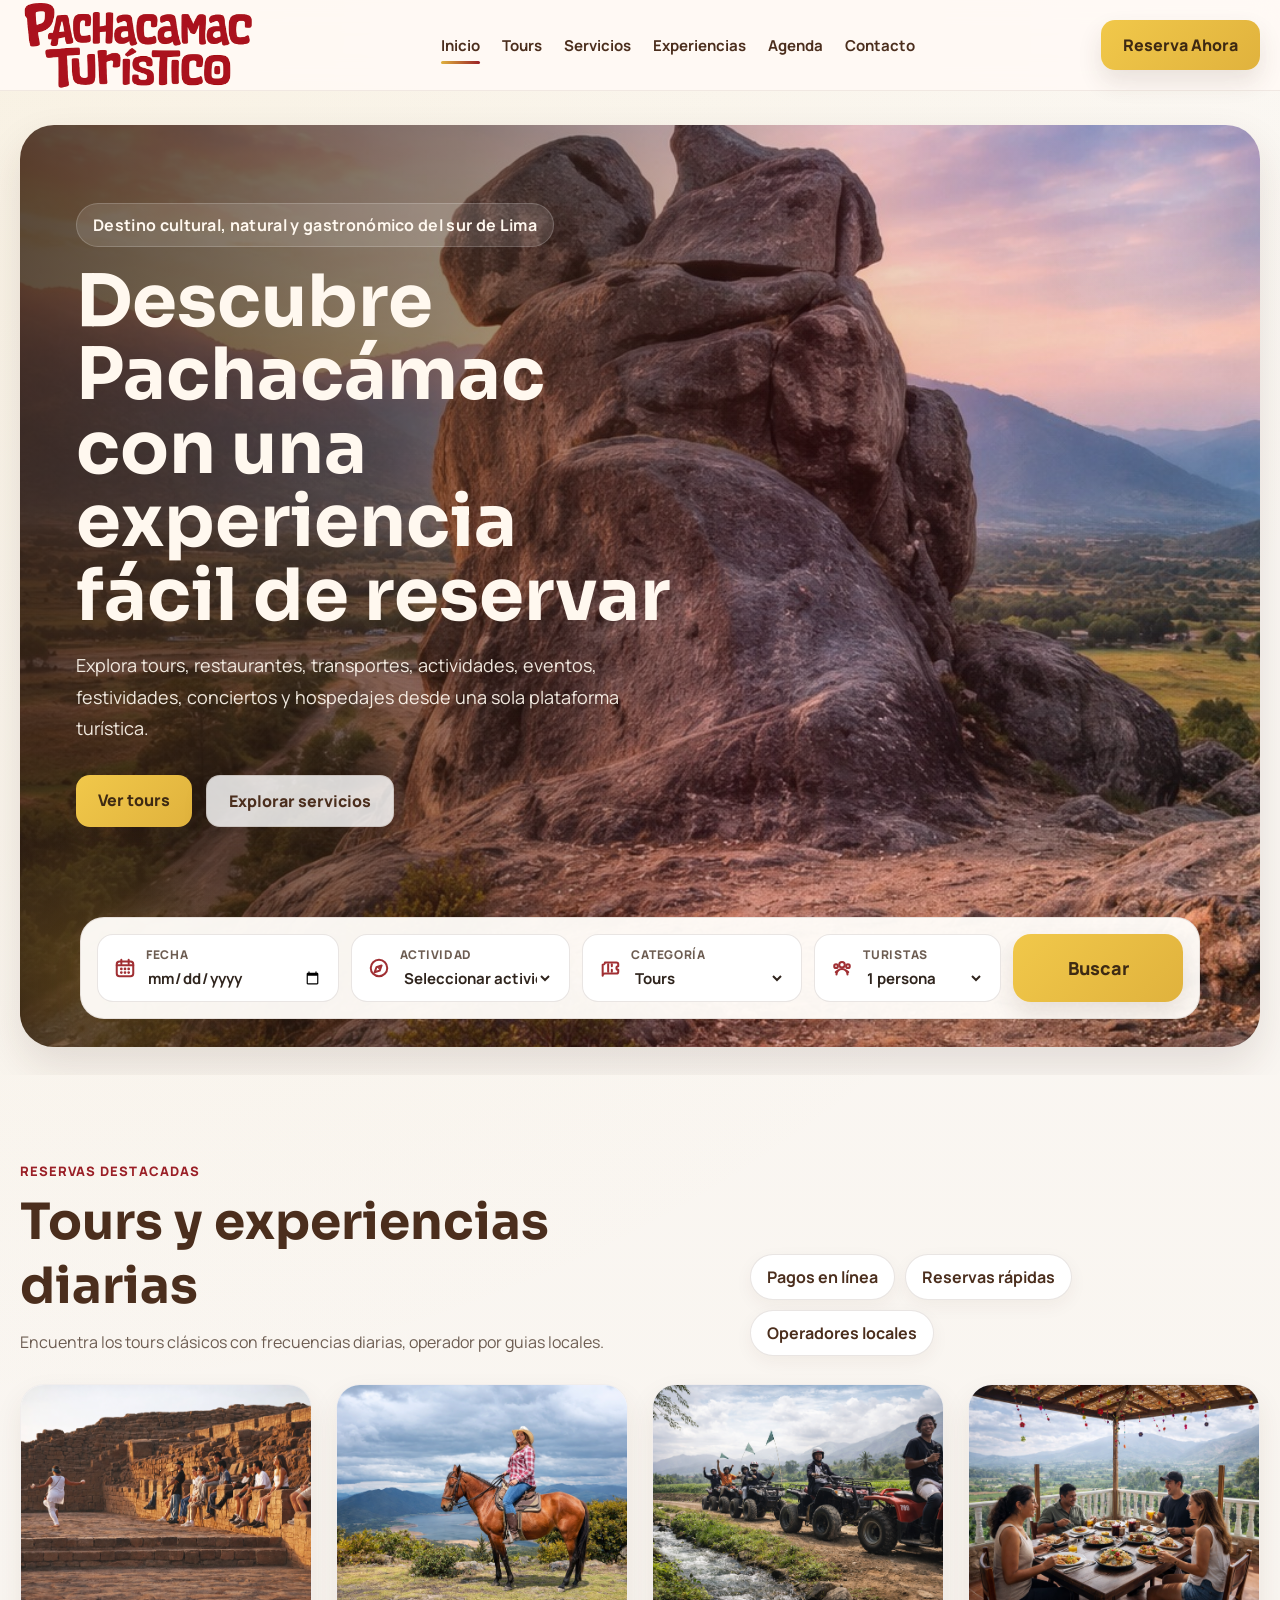
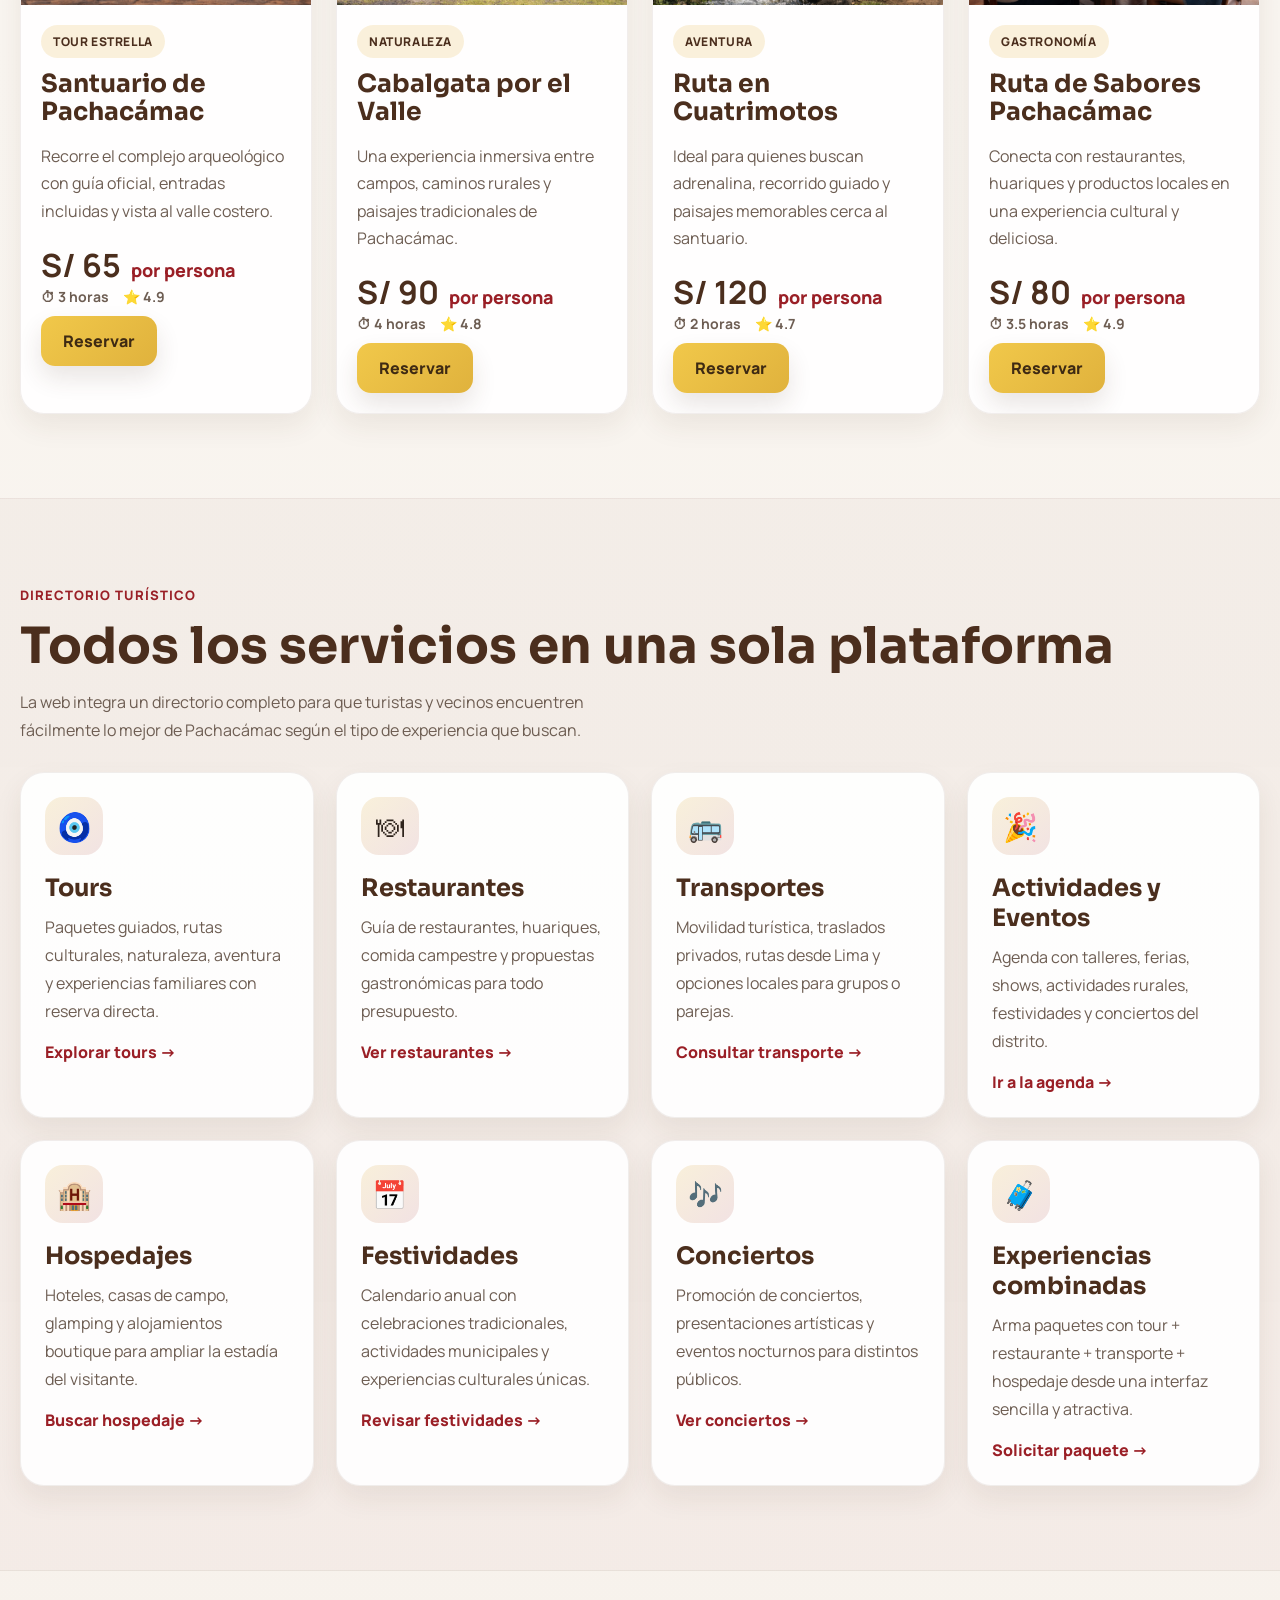
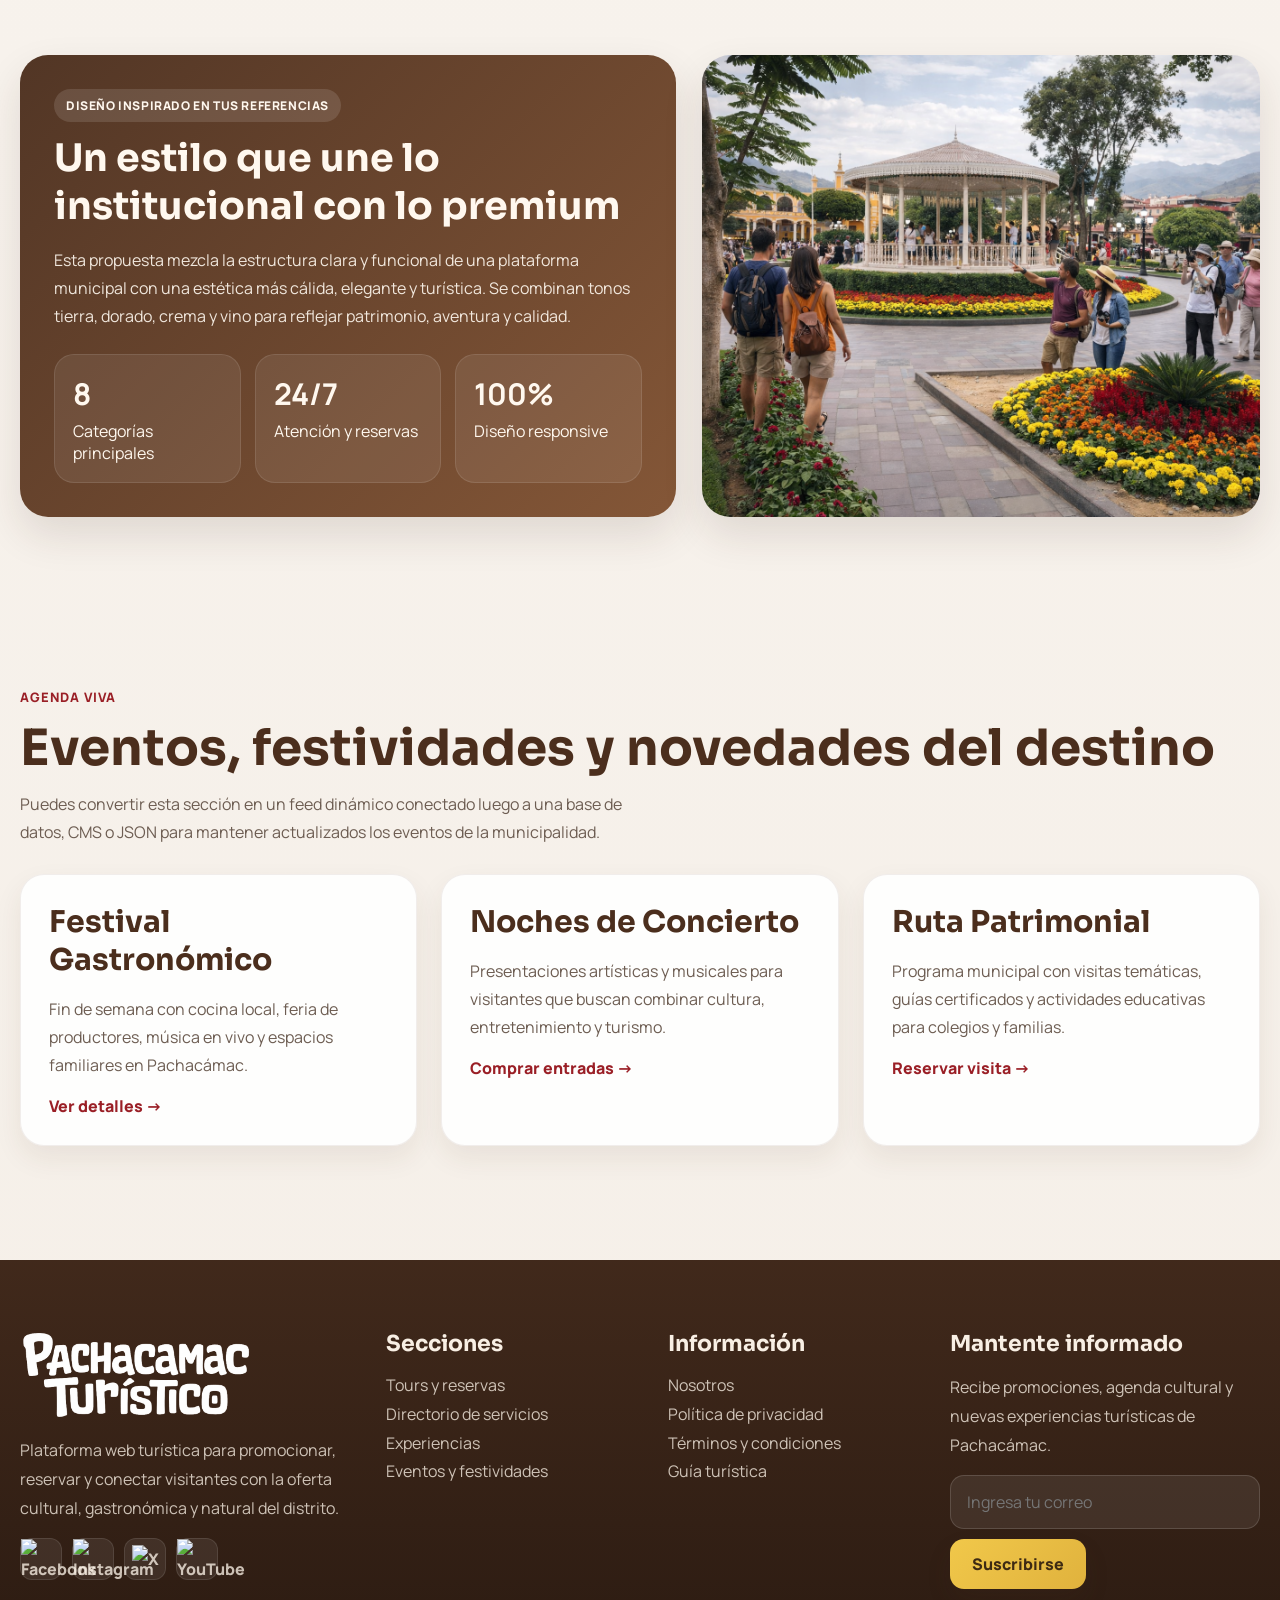
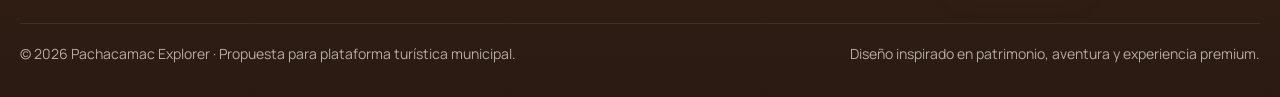
==== commit db077be8: "Update index.html" ====
--- a/index.html
+++ b/index.html
@@ -222,7 +222,7 @@
             <div class="service-icon">🍽</div>
             <h3>Restaurantes</h3>
             <p>Guía de restaurantes, huariques, comida campestre y propuestas gastronómicas para todo presupuesto.</p>
-            <a class="service-link" href="#agenda">Ver restaurantes →</a>
+            <a class="service-link" href="restaurantes.html">Ver restaurantes →</a>
           </article>
 
           <article class="service-card">
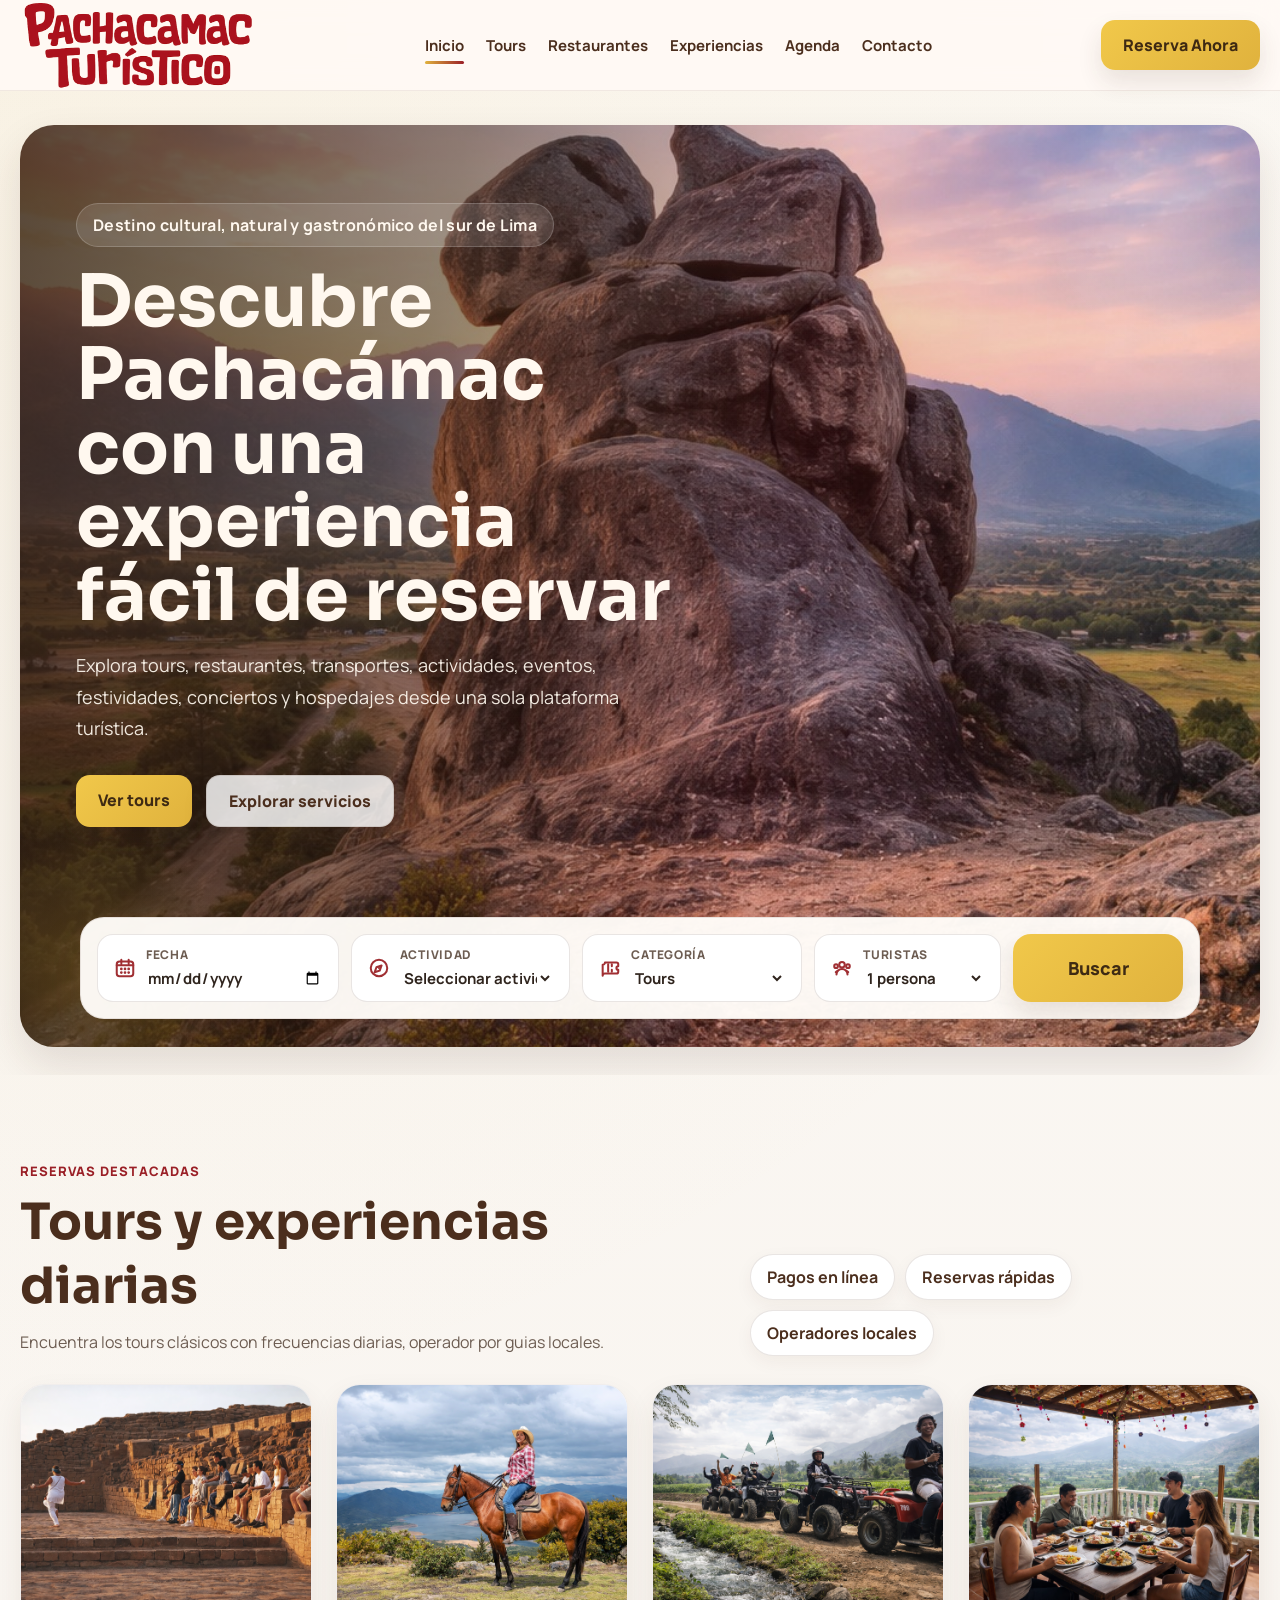
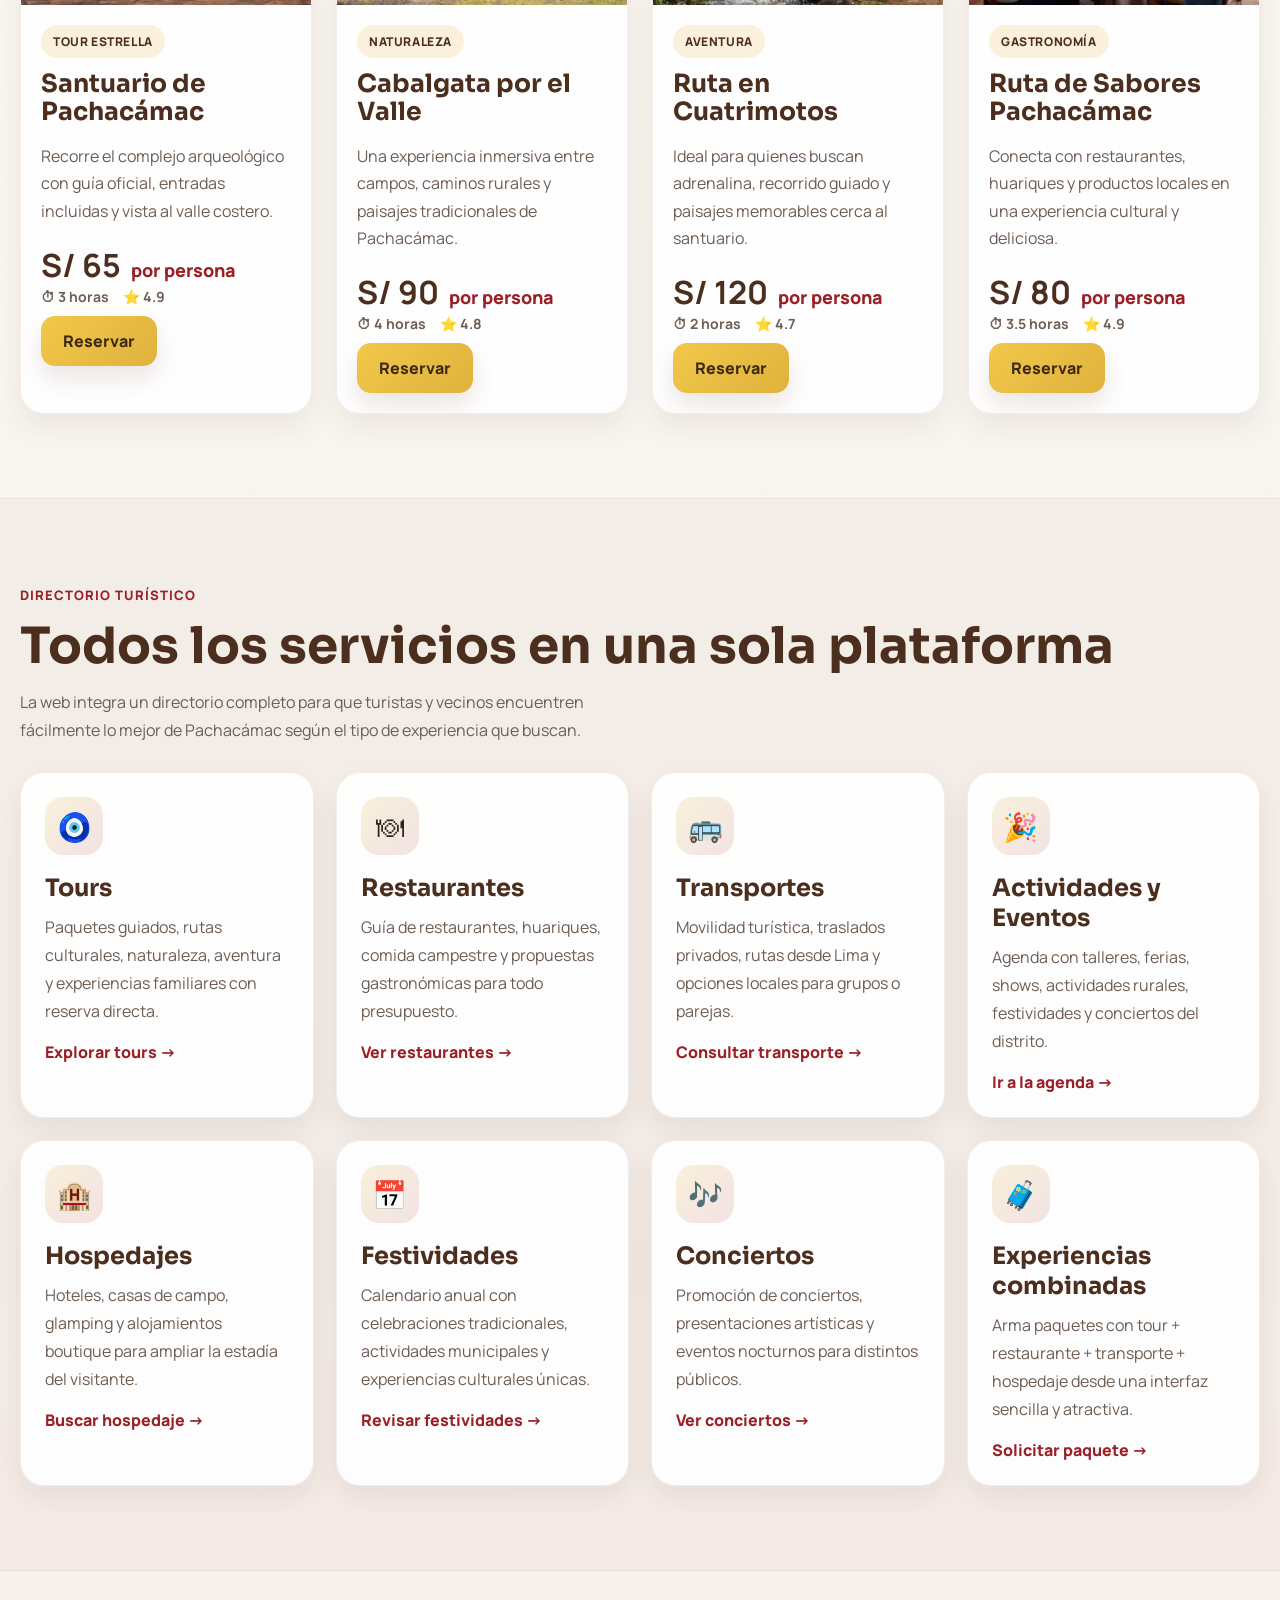
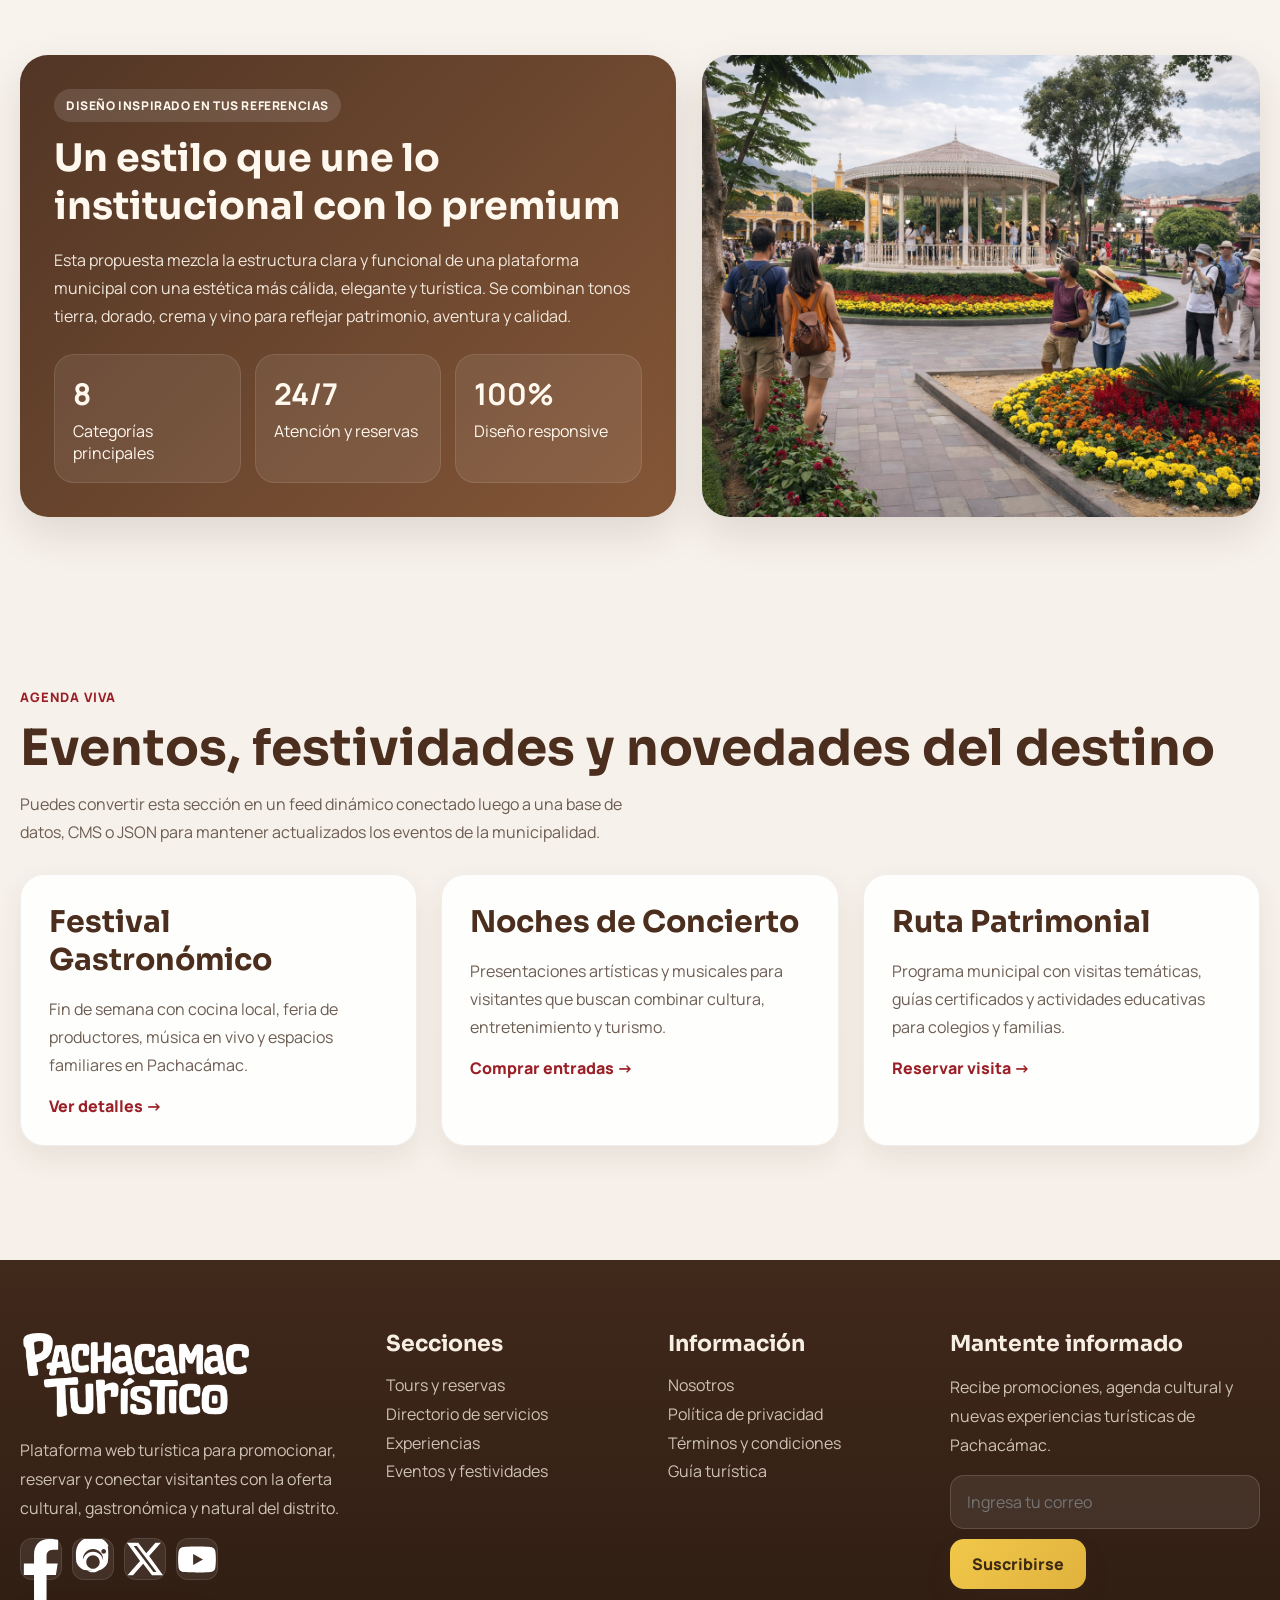
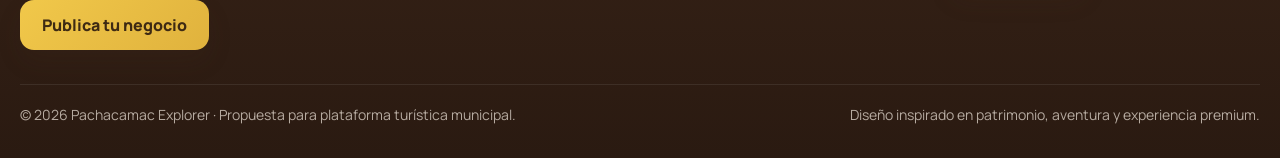
==== commit 0c585c4b: "Update index.html" ====
--- a/index.html
+++ b/index.html
@@ -13,7 +13,6 @@
 <body>
   <div id="header-placeholder"></div>
 
-  
   <main>
     <section class="hero" id="inicio">
       <div class="container">
@@ -369,6 +368,55 @@
       }
     }
 
+    function openBusinessModal() {
+      const modal = document.getElementById('businessModal');
+      if (!modal) return;
+      modal.classList.add('is-active');
+      document.body.classList.add('modal-open');
+    }
+
+    function closeBusinessModal() {
+      const modal = document.getElementById('businessModal');
+      if (!modal) return;
+      modal.classList.remove('is-active');
+      document.body.classList.remove('modal-open');
+    }
+
+    function submitBusinessForm(event) {
+      event.preventDefault();
+
+      const form = event.target;
+      const businessName = form.businessName.value;
+      const businessCategory = form.businessCategory.value;
+      const businessOwner = form.businessOwner.value;
+
+      alert(
+        'Gracias por inscribir tu negocio.\n\n' +
+        'Negocio: ' + businessName + '\n' +
+        'Categoría: ' + businessCategory + '\n' +
+        'Responsable: ' + businessOwner + '\n\n' +
+        'Tu solicitud fue registrada correctamente.'
+      );
+
+      form.reset();
+      closeBusinessModal();
+    }
+
+    function initBusinessModal() {
+      document.addEventListener('click', function(event) {
+        const modal = document.getElementById('businessModal');
+        if (event.target === modal) {
+          closeBusinessModal();
+        }
+      });
+
+      document.addEventListener('keydown', function(event) {
+        if (event.key === 'Escape') {
+          closeBusinessModal();
+        }
+      });
+    }
+
     function handleSearch(event) {
       event.preventDefault();
       const fecha = document.getElementById('fecha').value;
@@ -385,6 +433,7 @@
       loadComponent('footer-placeholder', 'components/footer.html')
     ]).then(() => {
       initHeaderMenu();
+      initBusinessModal();
     }).catch(error => {
       console.error('Error cargando componentes:', error);
     });
--- a/assets/css/styles.css
+++ b/assets/css/styles.css
@@ -898,3 +898,363 @@
     min-height: 56px;
   }
 }
+.inner-page {
+  padding: 7rem 0 5rem;
+}
+
+.page-head {
+  max-width: 760px;
+  margin: 0 auto 2.5rem;
+  text-align: center;
+}
+
+.page-head span {
+  display: inline-block;
+  margin-bottom: 0.85rem;
+  font-size: 0.9rem;
+  font-weight: 800;
+  letter-spacing: 0.08em;
+  text-transform: uppercase;
+  color: var(--primary, #96191d);
+}
+
+.page-head h1 {
+  margin: 0 0 1rem;
+  font-family: "Sora", sans-serif;
+  font-size: clamp(2rem, 4vw, 3rem);
+  line-height: 1.1;
+}
+
+.page-head p {
+  margin: 0;
+  font-size: 1rem;
+  line-height: 1.8;
+  opacity: 0.9;
+}
+
+.restaurants-page {
+  background: linear-gradient(180deg, rgba(255,255,255,0.96) 0%, rgba(248,244,239,0.96) 100%);
+}
+
+.restaurants-grid {
+  align-items: stretch;
+}
+
+.restaurant-card {
+  height: 100%;
+  display: flex;
+  flex-direction: column;
+}
+
+.restaurant-card .card-image img {
+  width: 100%;
+  height: 260px;
+  object-fit: cover;
+  display: block;
+}
+
+.restaurant-card .card-body {
+  display: flex;
+  flex-direction: column;
+  gap: 1rem;
+  flex: 1;
+}
+
+.restaurant-meta {
+  display: flex;
+  flex-wrap: wrap;
+  gap: 0.65rem;
+  font-size: 0.92rem;
+  color: rgba(0, 0, 0, 0.72);
+}
+
+.restaurant-meta span {
+  display: inline-flex;
+  align-items: center;
+  gap: 0.35rem;
+  padding: 0.45rem 0.75rem;
+  border-radius: 999px;
+  background: rgba(150, 25, 29, 0.06);
+}
+
+.modal-open {
+  overflow: hidden;
+}
+
+.modal-overlay {
+  position: fixed;
+  inset: 0;
+  background: rgba(17, 17, 17, 0.58);
+  display: flex;
+  align-items: center;
+  justify-content: center;
+  padding: 1.5rem;
+  opacity: 0;
+  visibility: hidden;
+  pointer-events: none;
+  transition: 0.25s ease;
+  z-index: 9999;
+}
+
+.modal-overlay.is-active {
+  opacity: 1;
+  visibility: visible;
+  pointer-events: auto;
+}
+
+.modal-box {
+  width: min(760px, 100%);
+  max-height: 90vh;
+  overflow-y: auto;
+  background: #ffffff;
+  border-radius: 24px;
+  position: relative;
+  box-shadow: 0 24px 60px rgba(0, 0, 0, 0.18);
+}
+
+.modal-content {
+  padding: 2rem;
+}
+
+.modal-close {
+  position: absolute;
+  top: 1rem;
+  right: 1rem;
+  width: 42px;
+  height: 42px;
+  border: none;
+  border-radius: 50%;
+  background: rgba(150, 25, 29, 0.08);
+  color: #96191d;
+  font-size: 1.6rem;
+  cursor: pointer;
+}
+
+.modal-badge {
+  display: inline-block;
+  margin-bottom: 0.9rem;
+  padding: 0.45rem 0.8rem;
+  border-radius: 999px;
+  background: rgba(150, 25, 29, 0.1);
+  color: #96191d;
+  font-weight: 700;
+  font-size: 0.85rem;
+}
+
+.modal-content h2 {
+  margin: 0 0 0.8rem;
+  font-family: "Sora", sans-serif;
+  font-size: clamp(1.6rem, 3vw, 2.3rem);
+  line-height: 1.15;
+}
+
+.modal-description {
+  margin: 0 0 1.5rem;
+  line-height: 1.8;
+  color: rgba(0, 0, 0, 0.78);
+}
+
+.modal-info-grid {
+  display: grid;
+  grid-template-columns: repeat(2, minmax(0, 1fr));
+  gap: 1rem;
+}
+
+.modal-info-card {
+  padding: 1.1rem;
+  border-radius: 18px;
+  background: #faf7f3;
+  border: 1px solid rgba(150, 25, 29, 0.08);
+}
+
+.modal-info-card h4 {
+  margin: 0 0 0.5rem;
+  font-size: 1rem;
+}
+
+.modal-info-card p {
+  margin: 0 0 0.8rem;
+  line-height: 1.6;
+  word-break: break-word;
+}
+
+.modal-info-card a {
+  color: #96191d;
+  font-weight: 700;
+  text-decoration: none;
+}
+
+.modal-extra {
+  margin-top: 1.25rem;
+  padding: 1rem 1.1rem;
+  border-radius: 18px;
+  background: rgba(150, 25, 29, 0.06);
+}
+
+.modal-extra strong {
+  margin-right: 0.35rem;
+}
+
+@media (max-width: 768px) {
+  .inner-page {
+    padding: 6rem 0 4rem;
+  }
+
+  .restaurant-card .card-image img {
+    height: 220px;
+  }
+
+  .modal-content {
+    padding: 1.4rem;
+  }
+
+  .modal-info-grid {
+    grid-template-columns: 1fr;
+  }
+}
+.footer-business-cta {
+  margin-top: 1.2rem;
+}
+
+.business-modal-overlay {
+  position: fixed;
+  inset: 0;
+  background: rgba(17, 17, 17, 0.58);
+  display: flex;
+  align-items: center;
+  justify-content: center;
+  padding: 1.5rem;
+  opacity: 0;
+  visibility: hidden;
+  pointer-events: none;
+  transition: 0.25s ease;
+  z-index: 10000;
+}
+
+.business-modal-overlay.is-active {
+  opacity: 1;
+  visibility: visible;
+  pointer-events: auto;
+}
+
+.business-modal-box {
+  width: min(820px, 100%);
+  max-height: 90vh;
+  overflow-y: auto;
+  background: #ffffff;
+  border-radius: 24px;
+  position: relative;
+  box-shadow: 0 24px 60px rgba(0, 0, 0, 0.2);
+}
+
+.business-modal-content {
+  padding: 2rem;
+}
+
+.business-modal-close {
+  position: absolute;
+  top: 1rem;
+  right: 1rem;
+  width: 42px;
+  height: 42px;
+  border: none;
+  border-radius: 50%;
+  background: rgba(150, 25, 29, 0.08);
+  color: #96191d;
+  font-size: 1.6rem;
+  cursor: pointer;
+}
+
+.business-modal-badge {
+  display: inline-block;
+  margin-bottom: 0.9rem;
+  padding: 0.45rem 0.8rem;
+  border-radius: 999px;
+  background: rgba(150, 25, 29, 0.1);
+  color: #96191d;
+  font-weight: 700;
+  font-size: 0.85rem;
+}
+
+.business-modal-content h2 {
+  margin: 0 0 0.8rem;
+  font-family: "Sora", sans-serif;
+  font-size: clamp(1.6rem, 3vw, 2.3rem);
+  line-height: 1.15;
+}
+
+.business-modal-text {
+  margin: 0 0 1.5rem;
+  line-height: 1.8;
+  color: rgba(0, 0, 0, 0.78);
+}
+
+.business-form-grid {
+  display: grid;
+  grid-template-columns: repeat(2, minmax(0, 1fr));
+  gap: 1rem;
+}
+
+.business-field {
+  display: flex;
+  flex-direction: column;
+  gap: 0.45rem;
+}
+
+.business-field-full {
+  grid-column: 1 / -1;
+}
+
+.business-field label {
+  font-weight: 700;
+  font-size: 0.95rem;
+}
+
+.business-field input,
+.business-field select,
+.business-field textarea {
+  width: 100%;
+  border: 1px solid rgba(0, 0, 0, 0.12);
+  border-radius: 14px;
+  padding: 0.95rem 1rem;
+  font: inherit;
+  background: #fff;
+  outline: none;
+}
+
+.business-field input:focus,
+.business-field select:focus,
+.business-field textarea:focus {
+  border-color: #96191d;
+  box-shadow: 0 0 0 3px rgba(150, 25, 29, 0.08);
+}
+
+.business-field textarea {
+  resize: vertical;
+  min-height: 130px;
+}
+
+.business-form-actions {
+  display: flex;
+  justify-content: flex-end;
+  gap: 0.8rem;
+  margin-top: 1.4rem;
+}
+
+@media (max-width: 768px) {
+  .business-modal-content {
+    padding: 1.4rem;
+  }
+
+  .business-form-grid {
+    grid-template-columns: 1fr;
+  }
+
+  .business-form-actions {
+    flex-direction: column;
+  }
+
+  .business-form-actions .btn {
+    width: 100%;
+  }
+}
